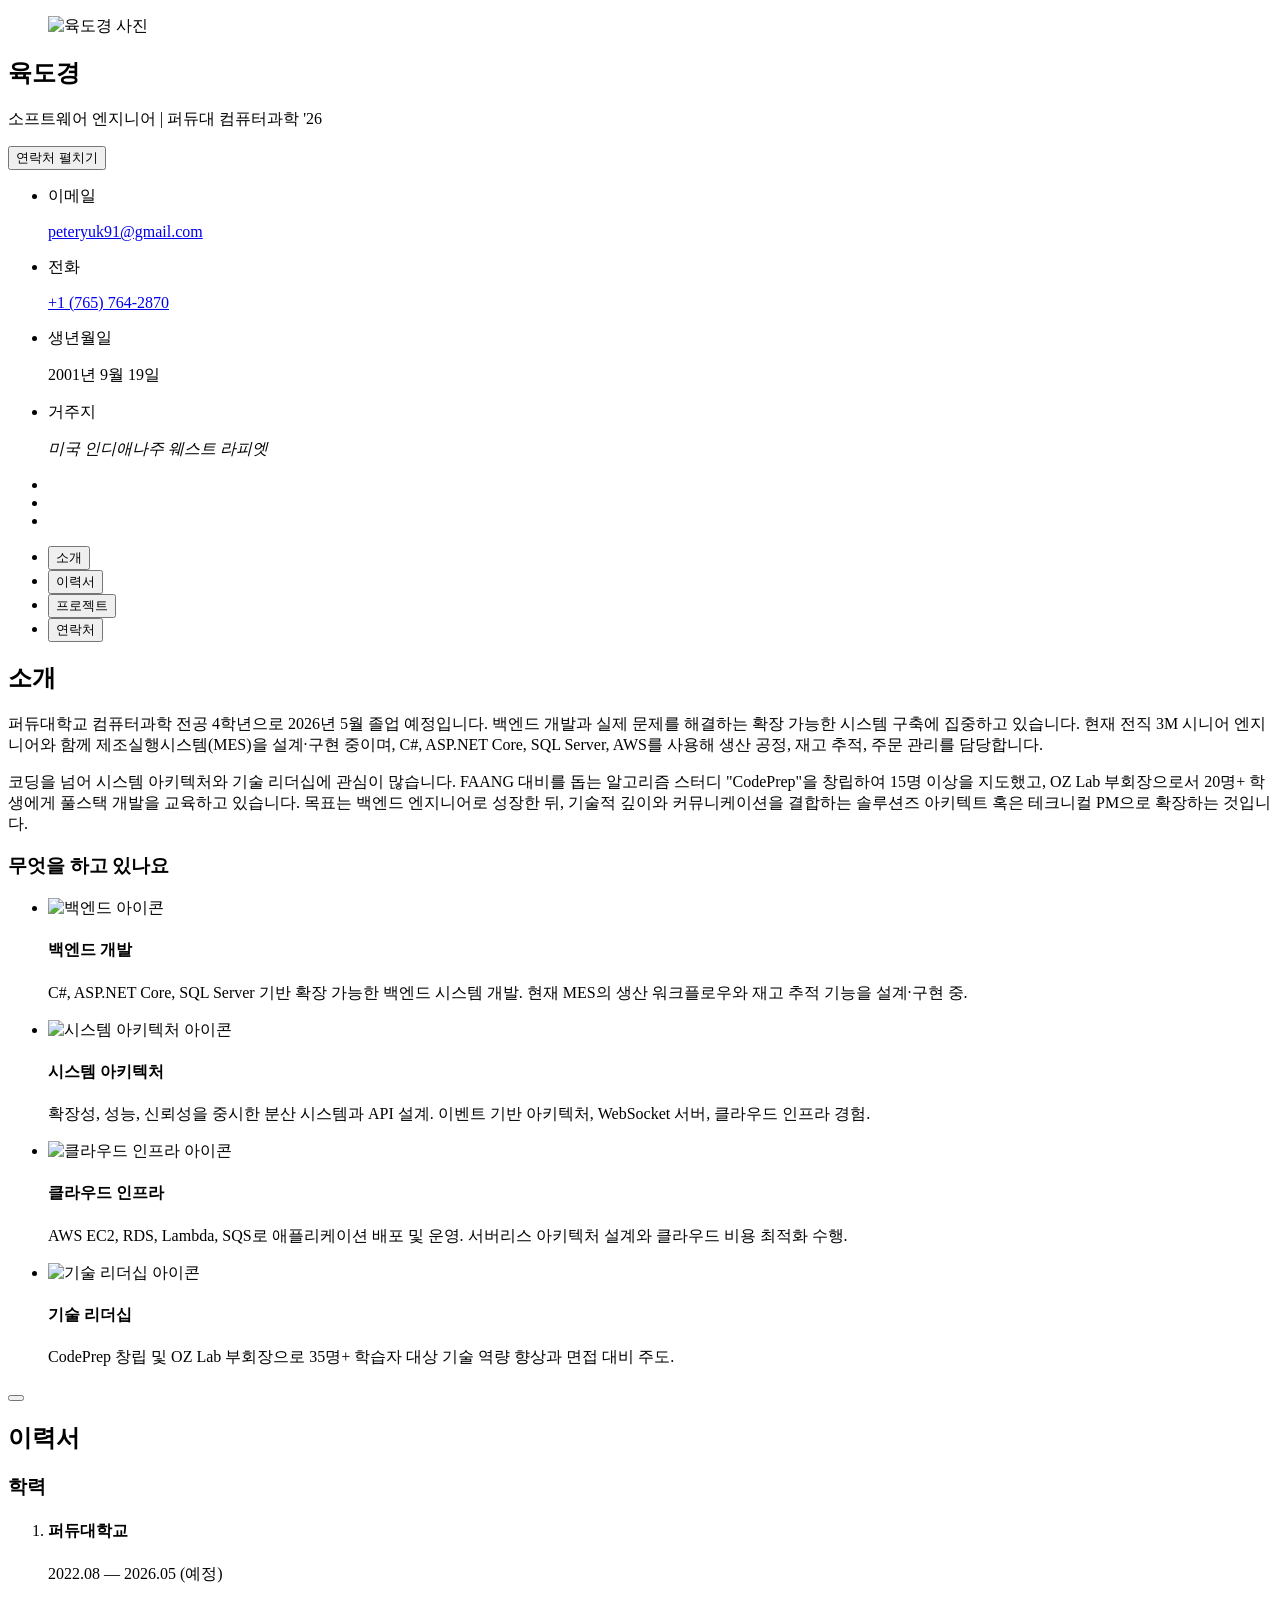
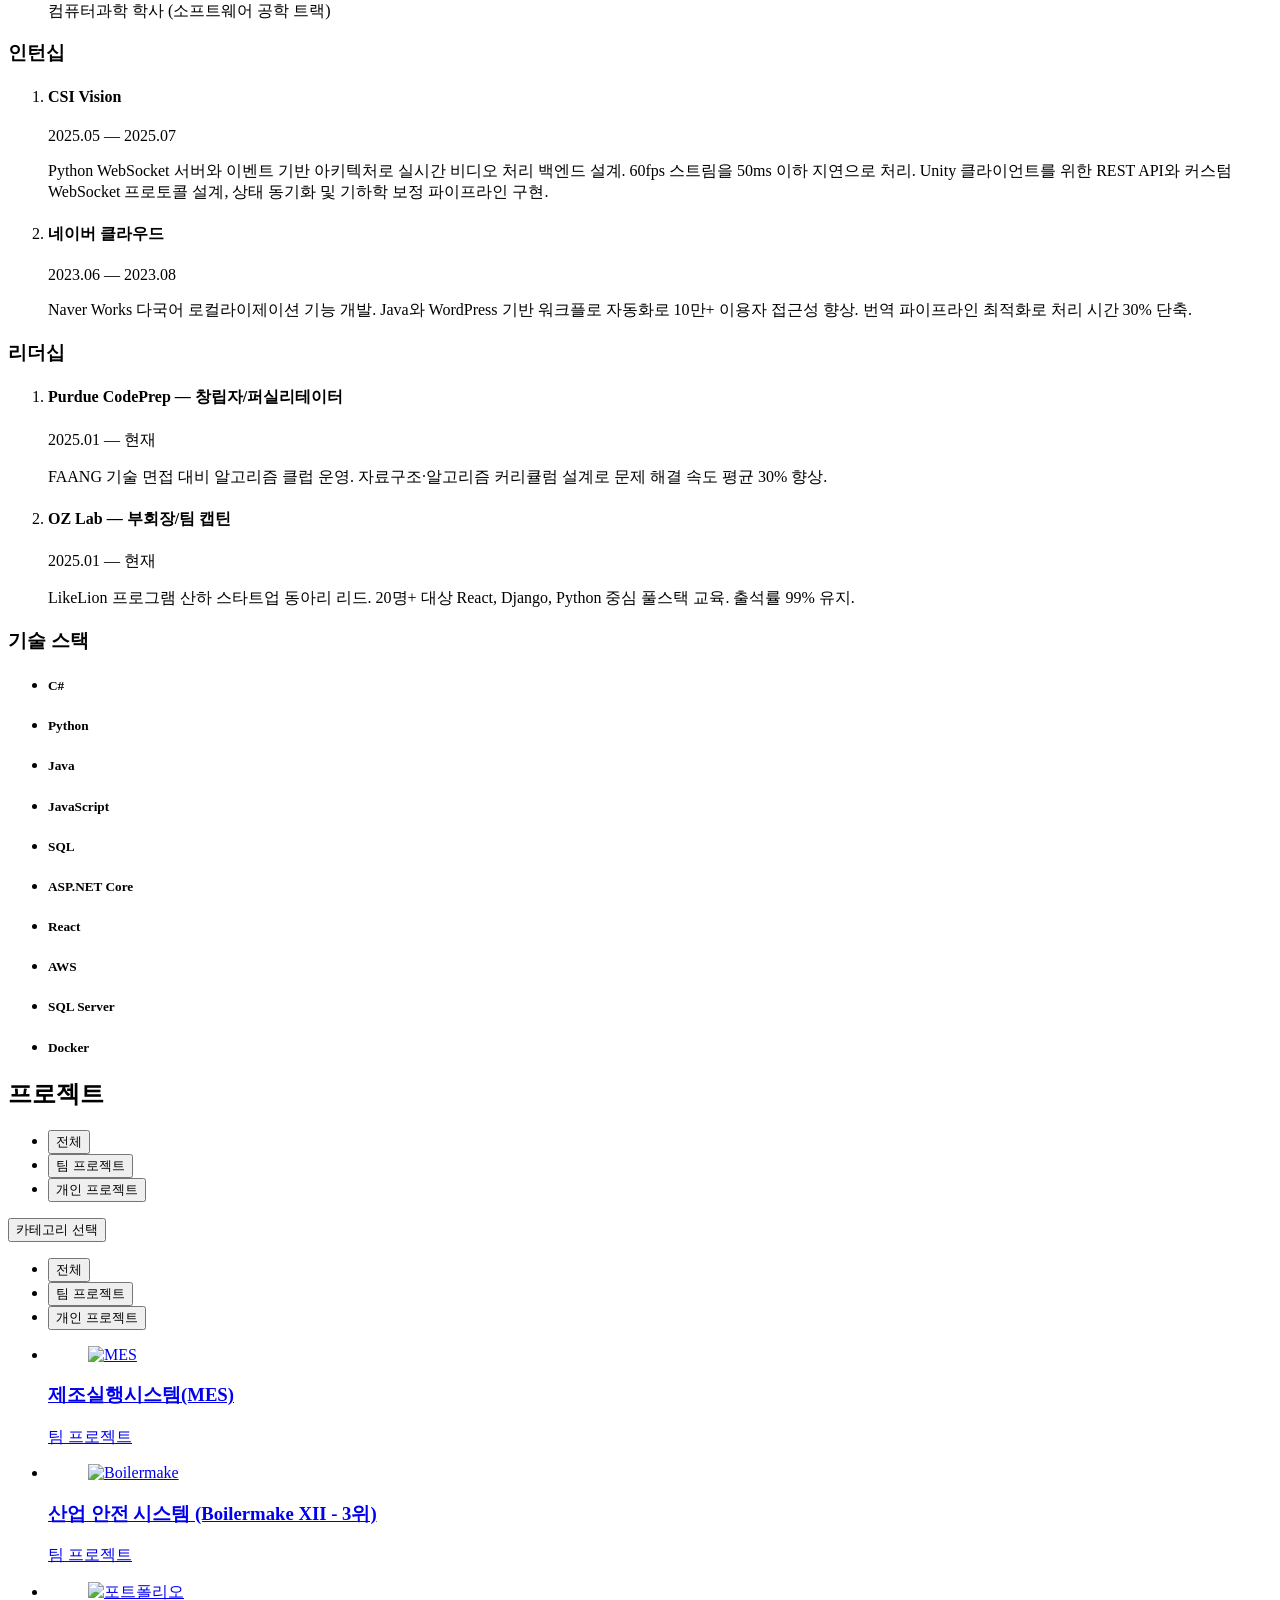
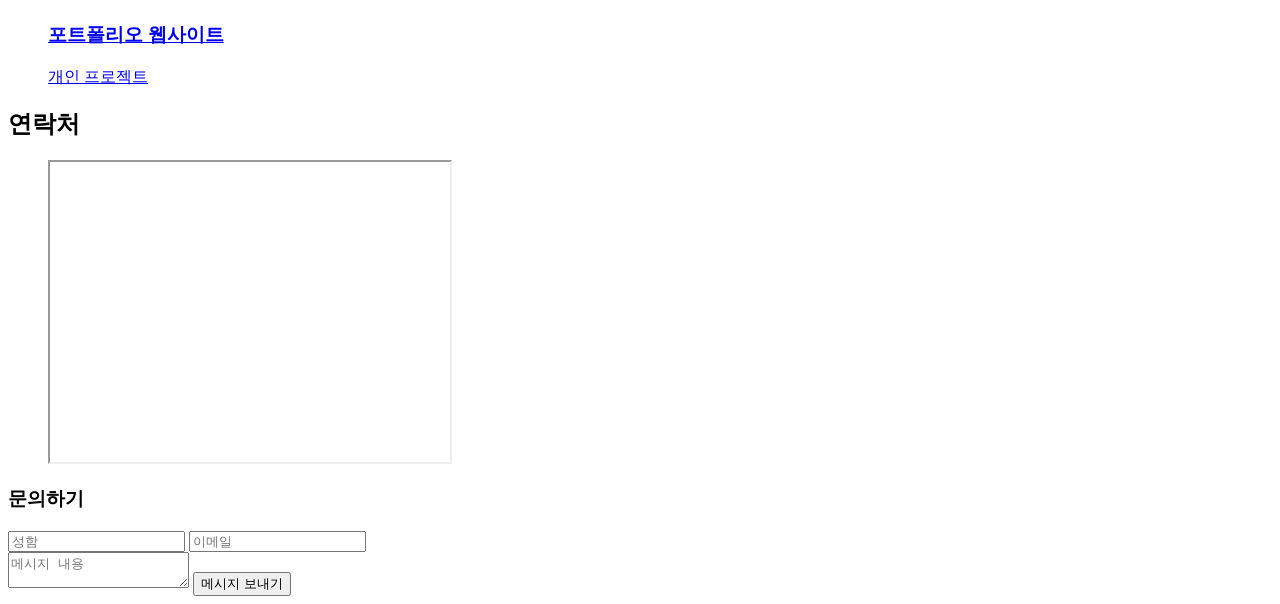
==== kr.html @ b19eccdf "Update kr.html" ====
<!DOCTYPE html>
<html lang="ko">

<head>
  <meta charset="UTF-8">
  <meta http-equiv="X-UA-Compatible" content="IE=edge">
  <meta name="viewport" content="width=device-width, initial-scale=1.0">
  <title>육도경 - 소프트웨어 엔지니어</title>

  <link rel="shortcut icon" href="./main/assets/images/logo.ico" type="image/x-icon">
  <link rel="stylesheet" href="./main/assets/css/style.css">
  <link rel="preconnect" href="https://fonts.googleapis.com">
  <link rel="preconnect" href="https://fonts.gstatic.com" crossorigin>
  <link href="https://fonts.googleapis.com/css2?family=Poppins:wght@300;400;500;600&display=swap" rel="stylesheet">
</head>

<body>

  <main>

    <!-- 사이드바 -->
    <aside class="sidebar" data-sidebar>

      <div class="sidebar-info">

        <figure class="avatar-box">
          <img src="./main/assets/images/Peter.jpg" alt="육도경 사진" width="80">
        </figure>

        <div class="info-content">
          <h1 class="name" title="육도경">육도경</h1>
          <p class="title">소프트웨어 엔지니어 | 퍼듀대 컴퓨터과학 '26</p>
        </div>

        <button class="info_more-btn" data-sidebar-btn>
          <span>연락처 펼치기</span>
          <ion-icon name="chevron-down"></ion-icon>
        </button>

      </div>

      <div class="sidebar-info_more">

        <div class="separator"></div>

        <ul class="contacts-list">

          <li class="contact-item">
            <div class="icon-box">
              <ion-icon name="mail-outline"></ion-icon>
            </div>
            <div class="contact-info">
              <p class="contact-title">이메일</p>
              <a href="mailto:peteryuk91@gmail.com" class="contact-link">peteryuk91@gmail.com</a>
            </div>
          </li>

          <li class="contact-item">
            <div class="icon-box">
              <ion-icon name="phone-portrait-outline"></ion-icon>
            </div>
            <div class="contact-info">
              <p class="contact-title">전화</p>
              <a href="tel:+17657642870" class="contact-link">+1 (765) 764-2870</a>
            </div>
          </li>

          <li class="contact-item">
            <div class="icon-box">
              <ion-icon name="calendar-outline"></ion-icon>
            </div>
            <div class="contact-info">
              <p class="contact-title">생년월일</p>
              <time datetime="2001-09-19">2001년 9월 19일</time>
            </div>
          </li>

          <li class="contact-item">
            <div class="icon-box">
              <ion-icon name="location-outline"></ion-icon>
            </div>
            <div class="contact-info">
              <p class="contact-title">거주지</p>
              <address>미국 인디애나주 웨스트 라피엣</address>
            </div>
          </li>

        </ul>

        <div class="separator"></div>

        <ul class="social-list">

          <li class="social-item">
            <a target="_blank" rel="noopener" href="https://www.instagram.com/6.gamja/" class="social-link">
              <ion-icon name="logo-instagram"></ion-icon>
            </a>
          </li>

          <li class="social-item">
            <a target="_blank" rel="noopener" href="https://github.com/dyuk01" class="social-link">
              <ion-icon name="logo-github"></ion-icon>
            </a>
          </li>

          <li class="social-item">
            <a target="_blank" rel="noopener" href="https://www.linkedin.com/in/peter-yuk-a3aba3254/" class="social-link">
              <ion-icon name="logo-linkedin"></ion-icon>
            </a>
          </li>

        </ul>

      </div>

    </aside>

    <!-- 메인 컨텐츠 -->
    <div class="main-content">

      <!-- 내비게이션 -->
      <nav class="navbar">
        <ul class="navbar-list">
          <li class="navbar-item">
            <button class="navbar-link active" data-nav-link>소개</button>
          </li>
          <li class="navbar-item">
            <button class="navbar-link" data-nav-link>이력서</button>
          </li>
          <li class="navbar-item">
            <button class="navbar-link" data-nav-link>프로젝트</button>
          </li>
          <li class="navbar-item">
            <button class="navbar-link" data-nav-link>연락처</button>
          </li>
        </ul>
      </nav>

      <!-- 소개 -->
      <article class="about active" data-page="about">

        <header>
          <h2 class="h2 article-title">소개</h2>
        </header>

        <section class="about-text">
          <p>
            퍼듀대학교 컴퓨터과학 전공 4학년으로 2026년 5월 졸업 예정입니다. 
            백엔드 개발과 실제 문제를 해결하는 확장 가능한 시스템 구축에 집중하고 있습니다. 
            현재 전직 3M 시니어 엔지니어와 함께 제조실행시스템(MES)을 설계·구현 중이며, 
            C#, ASP.NET Core, SQL Server, AWS를 사용해 생산 공정, 재고 추적, 주문 관리를 담당합니다.
          </p>
          <p>
            코딩을 넘어 시스템 아키텍처와 기술 리더십에 관심이 많습니다. 
            FAANG 대비를 돕는 알고리즘 스터디 "CodePrep"을 창립하여 15명 이상을 지도했고, 
            OZ Lab 부회장으로서 20명+ 학생에게 풀스택 개발을 교육하고 있습니다. 
            목표는 백엔드 엔지니어로 성장한 뒤, 기술적 깊이와 커뮤니케이션을 결합하는 솔루션즈 아키텍트 혹은 테크니컬 PM으로 확장하는 것입니다.
          </p>
        </section>

        <section class="service">

          <h3 class="h3 service-title">무엇을 하고 있나요</h3>

          <ul class="service-list">

            <li class="service-item">
              <div class="service-icon-box">
                <img src="./main/assets/images/icon-software-engineer.svg" alt="백엔드 아이콘" width="45">
              </div>
              <div class="service-content-box">
                <h4 class="h4 service-item-title">백엔드 개발</h4>
                <p class="service-item-text">
                  C#, ASP.NET Core, SQL Server 기반 확장 가능한 백엔드 시스템 개발. 
                  현재 MES의 생산 워크플로우와 재고 추적 기능을 설계·구현 중.
                </p>
              </div>
            </li>

            <li class="service-item">
              <div class="service-icon-box">
                <img src="./main/assets/images/icon-ML.svg" alt="시스템 아키텍처 아이콘" width="40">
              </div>
              <div class="service-content-box">
                <h4 class="h4 service-item-title">시스템 아키텍처</h4>
                <p class="service-item-text">
                  확장성, 성능, 신뢰성을 중시한 분산 시스템과 API 설계. 
                  이벤트 기반 아키텍처, WebSocket 서버, 클라우드 인프라 경험.
                </p>
              </div>
            </li>

            <li class="service-item">
              <div class="service-icon-box">
                <img src="./main/assets/images/web-dev.svg" alt="클라우드 인프라 아이콘" width="40">
              </div>
              <div class="service-content-box">
                <h4 class="h4 service-item-title">클라우드 인프라</h4>
                <p class="service-item-text">
                  AWS EC2, RDS, Lambda, SQS로 애플리케이션 배포 및 운영. 
                  서버리스 아키텍처 설계와 클라우드 비용 최적화 수행.
                </p>
              </div>
            </li>

            <li class="service-item">
              <div class="service-icon-box">
                <img src="./main/assets/images/brush.svg" alt="기술 리더십 아이콘" width="40">
              </div>
              <div class="service-content-box">
                <h4 class="h4 service-item-title">기술 리더십</h4>
                <p class="service-item-text">
                  CodePrep 창립 및 OZ Lab 부회장으로 35명+ 학습자 대상 기술 역량 향상과 면접 대비 주도.
                </p>
              </div>
            </li>

          </ul>

        </section>

        <div class="modal-container" data-modal-container>
          <div class="overlay" data-overlay></div>
          <section class="testimonials-modal">
            <button class="modal-close-btn" data-modal-close-btn></button>
          </section>
        </div>

      </article>

      <!-- 이력서 -->
      <article class="resume" data-page="resume">

        <header>
          <h2 class="h2 article-title">이력서</h2>
        </header>

        <section class="timeline">

          <div class="title-wrapper">
            <div class="icon-box">
              <ion-icon name="school-outline"></ion-icon>
            </div>
            <h3 class="h3">학력</h3>
          </div>

          <ol class="timeline-list">
            <li class="timeline-item">
              <h4 class="h4 timeline-item-title">퍼듀대학교</h4>
              <span>2022.08 — 2026.05 (예정)</span>
              <p class="timeline-text">컴퓨터과학 학사 (소프트웨어 공학 트랙)</p>
            </li>
          </ol>

        </section>

        <section class="timeline">

          <div class="title-wrapper">
            <div class="icon-box">
              <ion-icon name="business-outline"></ion-icon>
            </div>
            <h3 class="h3">인턴십</h3>
          </div>

          <ol class="timeline-list">

            <li class="timeline-item">
              <h4 class="h4 timeline-item-title">CSI Vision</h4>
              <span>2025.05 — 2025.07</span>
              <p class="timeline-text">
                Python WebSocket 서버와 이벤트 기반 아키텍처로 실시간 비디오 처리 백엔드 설계. 
                60fps 스트림을 50ms 이하 지연으로 처리. Unity 클라이언트를 위한 REST API와 커스텀 WebSocket 프로토콜 설계, 
                상태 동기화 및 기하학 보정 파이프라인 구현.
              </p>
            </li>

            <li class="timeline-item">
              <h4 class="h4 timeline-item-title">네이버 클라우드</h4>
              <span>2023.06 — 2023.08</span>
              <p class="timeline-text">
                Naver Works 다국어 로컬라이제이션 기능 개발. Java와 WordPress 기반 워크플로 자동화로 
                10만+ 이용자 접근성 향상. 번역 파이프라인 최적화로 처리 시간 30% 단축.
              </p>
            </li>

          </ol>

        </section>

        <section class="timeline">

          <div class="title-wrapper">
            <div class="icon-box">
              <ion-icon name="people-outline"></ion-icon>
            </div>
            <h3 class="h3">리더십</h3>
          </div>

          <ol class="timeline-list">

            <li class="timeline-item">
              <h4 class="h4 timeline-item-title">Purdue CodePrep — 창립자/퍼실리테이터</h4>
              <span>2025.01 — 현재</span>
              <p class="timeline-text">
                FAANG 기술 면접 대비 알고리즘 클럽 운영. 자료구조·알고리즘 커리큘럼 설계로 
                문제 해결 속도 평균 30% 향상.
              </p>
            </li>

            <li class="timeline-item">
              <h4 class="h4 timeline-item-title">OZ Lab — 부회장/팀 캡틴</h4>
              <span>2025.01 — 현재</span>
              <p class="timeline-text">
                LikeLion 프로그램 산하 스타트업 동아리 리드. 20명+ 대상 React, Django, Python 중심 풀스택 교육. 
                출석률 99% 유지.
              </p>
            </li>

          </ol>

        </section>

        <section class="skill">

          <h3 class="h3 skills-title">기술 스택</h3>

          <ul class="skills-list content-card">

            <li class="skills-item"><div class="title-wrapper"><h5 class="h5">C#</h5></div></li>
            <li class="skills-item"><div class="title-wrapper"><h5 class="h5">Python</h5></div></li>
            <li class="skills-item"><div class="title-wrapper"><h5 class="h5">Java</h5></div></li>
            <li class="skills-item"><div class="title-wrapper"><h5 class="h5">JavaScript</h5></div></li>
            <li class="skills-item"><div class="title-wrapper"><h5 class="h5">SQL</h5></div></li>
            <li class="skills-item"><div class="title-wrapper"><h5 class="h5">ASP.NET Core</h5></div></li>
            <li class="skills-item"><div class="title-wrapper"><h5 class="h5">React</h5></div></li>
            <li class="skills-item"><div class="title-wrapper"><h5 class="h5">AWS</h5></div></li>
            <li class="skills-item"><div class="title-wrapper"><h5 class="h5">SQL Server</h5></div></li>
            <li class="skills-item"><div class="title-wrapper"><h5 class="h5">Docker</h5></div></li>

          </ul>

        </section>

      </article>

      <!-- 프로젝트 -->
      <article class="project" data-page="project">

        <header>
          <h2 class="h2 article-title">프로젝트</h2>
        </header>

        <section class="projects">

          <ul class="filter-list">
            <li class="filter-item"><button class="active" data-filter-btn>전체</button></li>
            <li class="filter-item"><button data-filter-btn>팀 프로젝트</button></li>
            <li class="filter-item"><button data-filter-btn>개인 프로젝트</button></li>
          </ul>

          <div class="filter-select-box">
            <button class="filter-select" data-select>
              <div class="select-value" data-selecct-value>카테고리 선택</div>
              <div class="select-icon"><ion-icon name="chevron-down"></ion-icon></div>
            </button>

            <ul class="select-list">
              <li class="select-item"><button data-select-item>전체</button></li>
              <li class="select-item"><button data-select-item>팀 프로젝트</button></li>
              <li class="select-item"><button data-select-item>개인 프로젝트</button></li>
            </ul>
          </div>

          <ul class="project-list">

            <li class="project-item active" data-filter-item data-category="team project">
              <a target="_blank" rel="noopener" href="https://github.com/jinwoo2-inkcode/MES">
                <figure class="project-img">
                  <div class="project-item-icon-box"><ion-icon name="eye-outline"></ion-icon></div>
                  <img src="./main/assets/images/portfolio-image.png" alt="MES" loading="lazy">
                </figure>
                <h3 class="project-title">제조실행시스템(MES)</h3>
                <p class="project-category">팀 프로젝트</p>
              </a>
            </li>

            <li class="project-item active" data-filter-item data-category="team project">
              <a href="#">
                <figure class="project-img">
                  <div class="project-item-icon-box"><ion-icon name="eye-outline"></ion-icon></div>
                  <img src="./main/assets/images/blog-image.png" alt="Boilermake" loading="lazy">
                </figure>
                <h3 class="project-title">산업 안전 시스템 (Boilermake XII - 3위)</h3>
                <p class="project-category">팀 프로젝트</p>
              </a>
            </li>

            <li class="project-item active" data-filter-item data-category="personal project">
              <a target="_blank" rel="noopener" href="https://github.com/dyuk01/main">
                <figure class="project-img">
                  <div class="project-item-icon-box"><ion-icon name="eye-outline"></ion-icon></div>
                  <img src="./main/assets/images/portfolio-image.png" alt="포트폴리오" loading="lazy">
                </figure>
                <h3 class="project-title">포트폴리오 웹사이트</h3>
                <p class="project-category">개인 프로젝트</p>
              </a>
            </li>

          </ul>
        </section>

      </article>

      <!-- 연락처 -->
      <article class="contact" data-page="contact">

        <header>
          <h2 class="h2 article-title">연락처</h2>
        </header>

        <section class="mapbox" data-mapbox>
          <figure>
            <iframe
              src="https://www.google.com/maps/embed?pb=!1m18!1m12!1m3!1d3037.3244179667986!2d-86.9075997874196!3d40.42381475508734!2m3!1f0!2f0!3f0!3m2!1i1024!2i768!4f13.1!3m3!1m2!1s0x8812e2a908ee24dd%3A0xcd049b87810258e3!2s46%20N%20Salisbury%20St%2C%20West%20Lafayette%2C%20IN%2047906!5e0!3m2!1sen!2sus!4v1710198227879!5m2!1sen!2sus"
              width="400" height="300" loading="lazy"></iframe>
          </figure>
        </section>

        <section class="contact-form">

          <h3 class="h3 form-title">문의하기</h3>

          <form action="https://formsubmit.co/peteryuk91@gmail.com" method="POST" class="form" data-form>

            <div class="input-wrapper">
              <input type="text" name="fullname" class="form-input" placeholder="성함" required data-form-input>
              <input type="email" name="email" class="form-input" placeholder="이메일" required data-form-input>
              <input type="hidden" name="_captcha" value="false">
              <input type="hidden" name="_blacklist" value="spammy pattern, banned term, phrase">
              <input type="text" name="_honey" style="display:none">
              <input type="hidden" name="_autoresponse" value="문의 주셔서 감사합니다. 빠르게 회신드리겠습니다.">
              <input type="hidden" name="_template" value="table">
              <input type="hidden" name="_next" value="https://dyuk01.github.io/main/thanks.html">
            </div>

            <textarea name="message" class="form-input" placeholder="메시지 내용" required data-form-input></textarea>

            <button class="form-btn" type="submit" enabled data-form-btn>
              <ion-icon name="paper-plane"></ion-icon>
              <span>메시지 보내기</span>
            </button>

          </form>

        </section>

      </article>

    </div>

  </main>

  <script src="./main/assets/js/script.js"></script>
  <script type="module" src="https://unpkg.com/ionicons@5.5.2/dist/ionicons/ionicons.esm.js"></script>
  <script nomodule src="https://unpkg.com/ionicons@5.5.2/dist/ionicons/ionicons.js"></script>

</body>

</html>
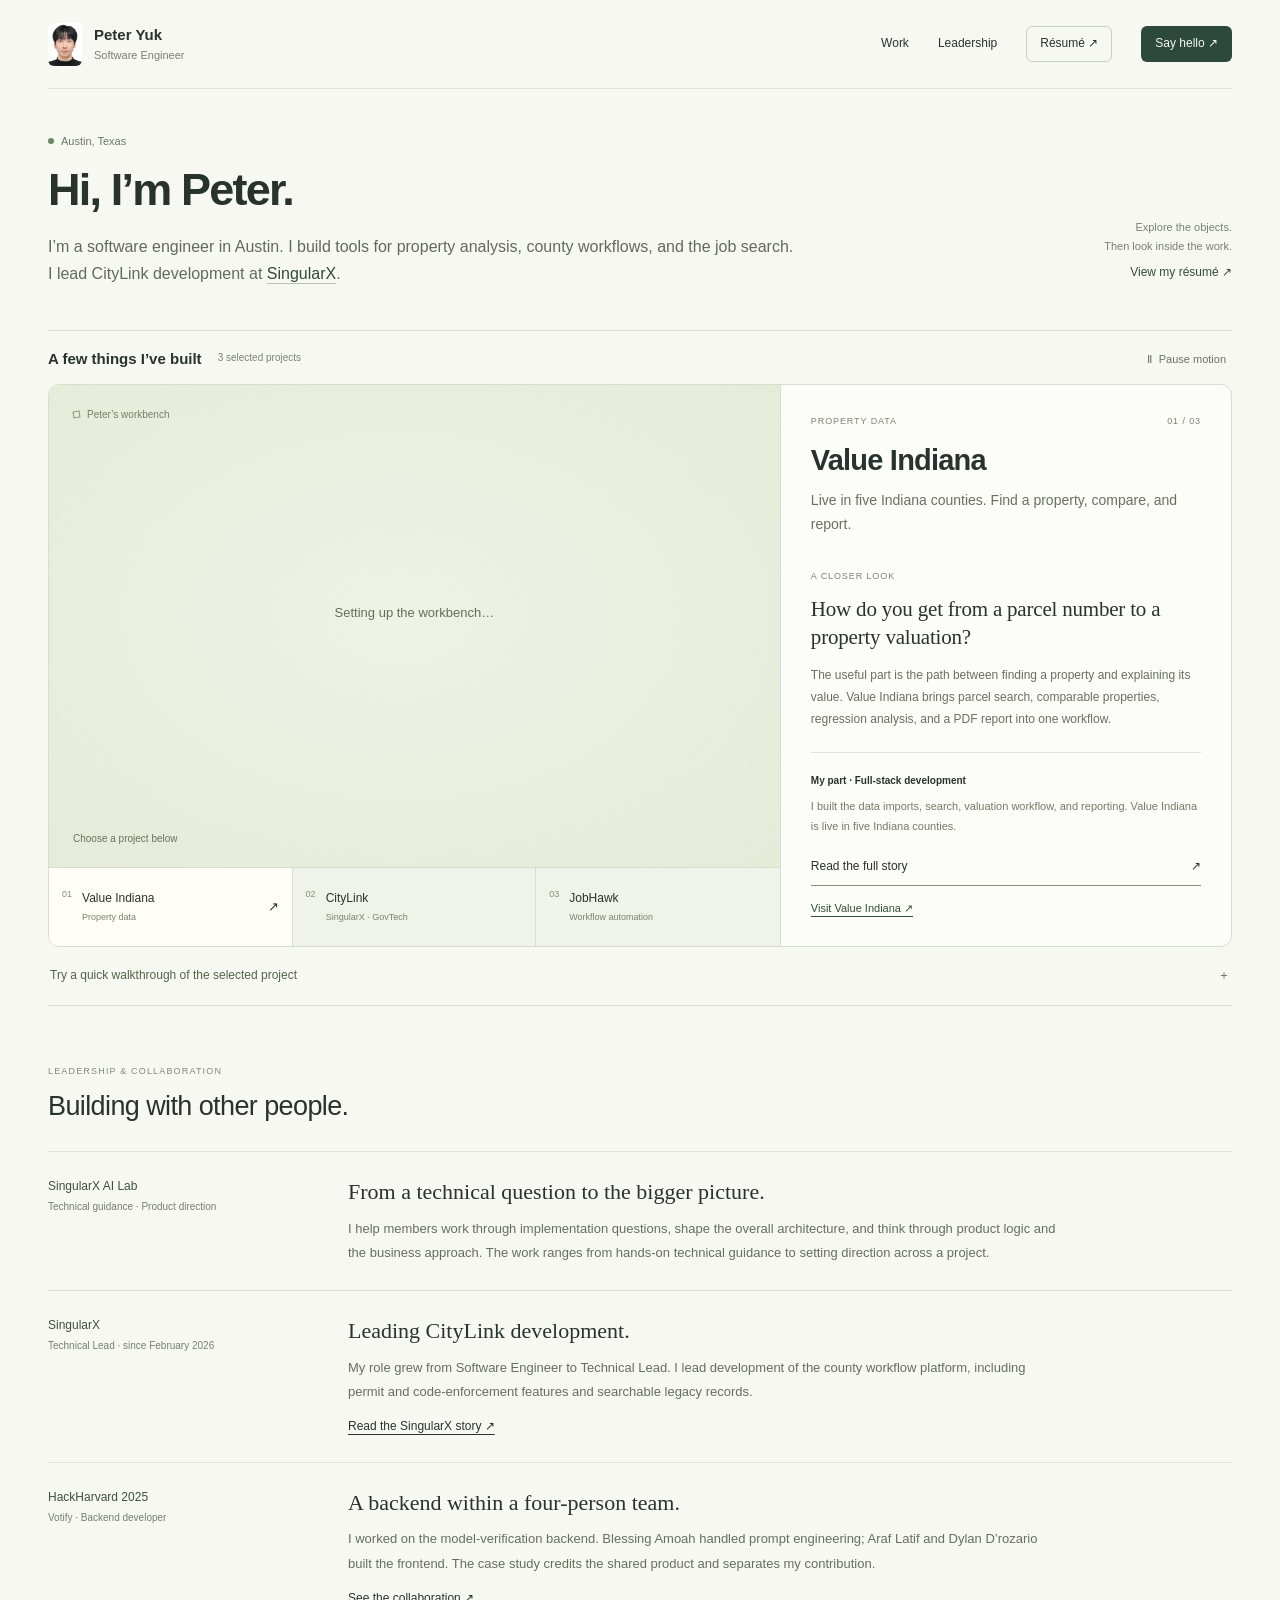
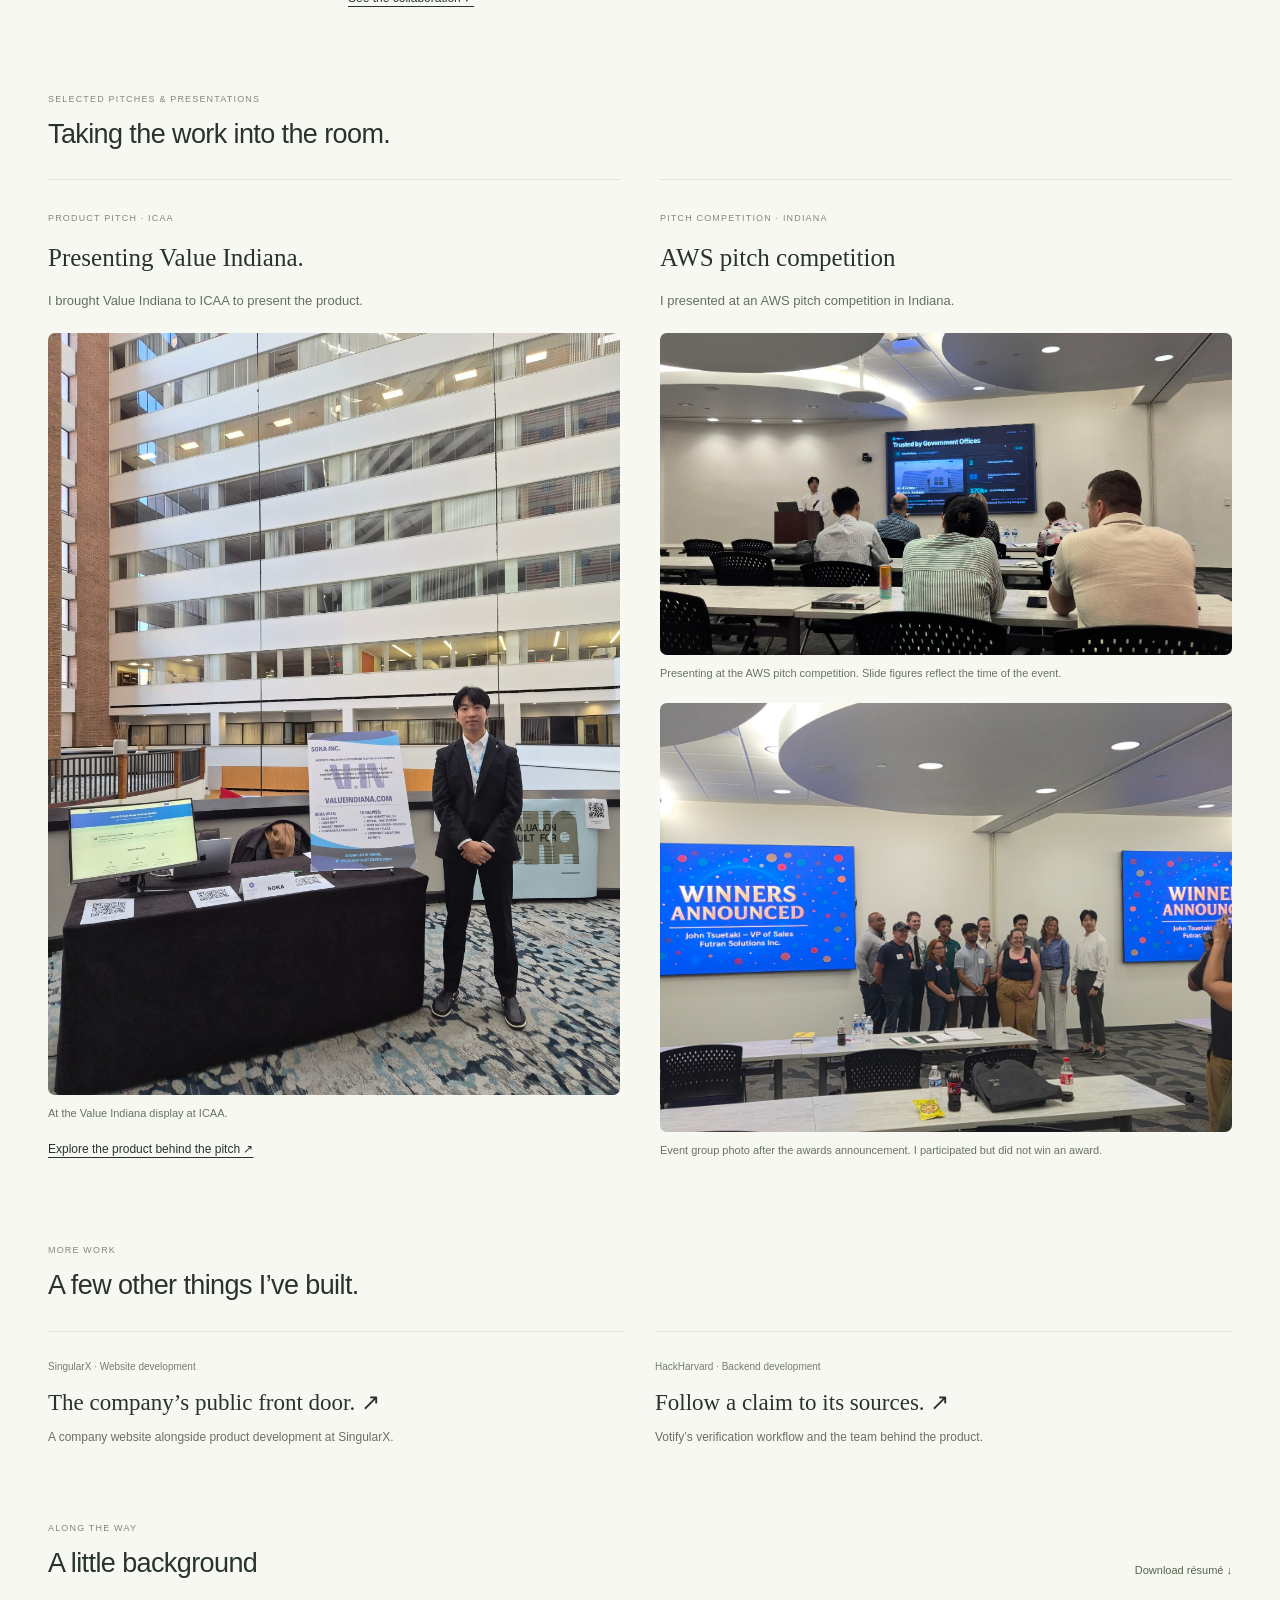
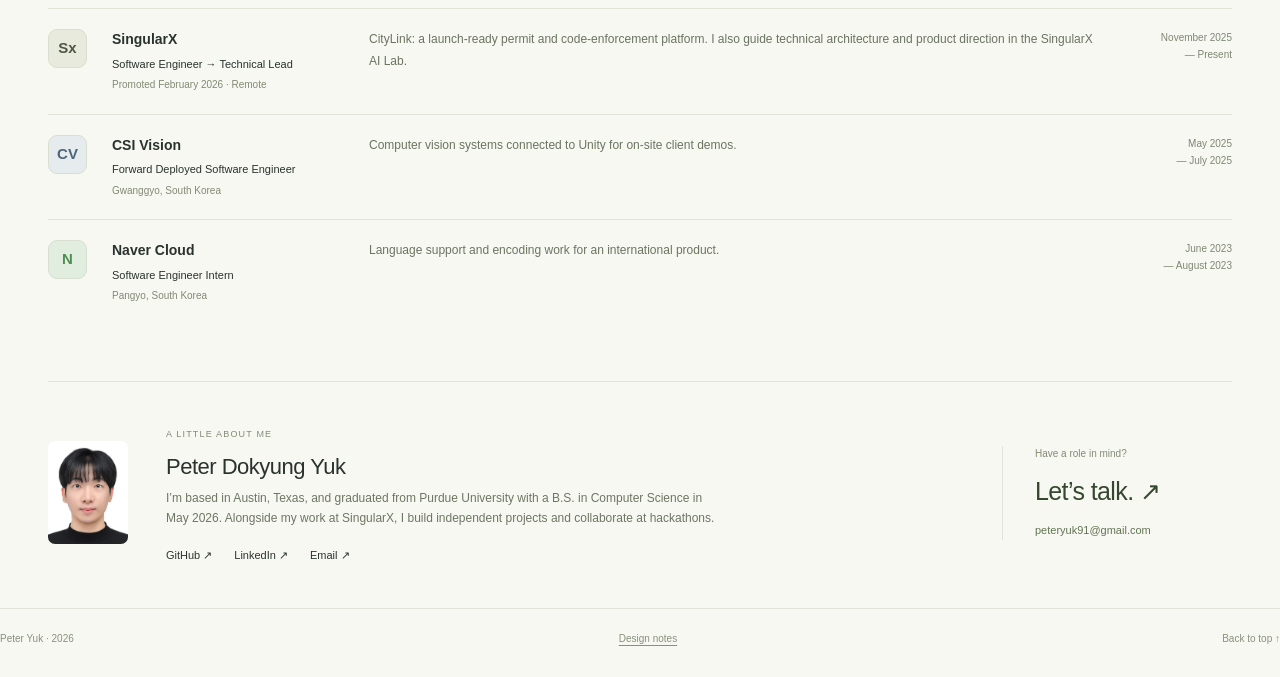
==== commit 510e9b9c: "website revamp" ====
--- a/kr.html
+++ b/kr.html
@@ -1,470 +1 @@
-<!DOCTYPE html>
-<html lang="ko">
-
-<head>
-  <meta charset="UTF-8">
-  <meta http-equiv="X-UA-Compatible" content="IE=edge">
-  <meta name="viewport" content="width=device-width, initial-scale=1.0">
-  <title>육도경 - 소프트웨어 엔지니어</title>
-
-  <link rel="shortcut icon" href="./main/assets/images/logo.ico" type="image/x-icon">
-  <link rel="stylesheet" href="./main/assets/css/style.css">
-  <link rel="preconnect" href="https://fonts.googleapis.com">
-  <link rel="preconnect" href="https://fonts.gstatic.com" crossorigin>
-  <link href="https://fonts.googleapis.com/css2?family=Poppins:wght@300;400;500;600&display=swap" rel="stylesheet">
-</head>
-
-<body>
-
-  <main>
-
-    <!-- 사이드바 -->
-    <aside class="sidebar" data-sidebar>
-
-      <div class="sidebar-info">
-
-        <figure class="avatar-box">
-          <img src="./main/assets/images/Peter.jpg" alt="육도경 사진" width="80">
-        </figure>
-
-        <div class="info-content">
-          <h1 class="name" title="육도경">육도경</h1>
-          <p class="title">소프트웨어 엔지니어 | 퍼듀대 컴퓨터과학 '26</p>
-        </div>
-
-        <button class="info_more-btn" data-sidebar-btn>
-          <span>연락처 펼치기</span>
-          <ion-icon name="chevron-down"></ion-icon>
-        </button>
-
-      </div>
-
-      <div class="sidebar-info_more">
-
-        <div class="separator"></div>
-
-        <ul class="contacts-list">
-
-          <li class="contact-item">
-            <div class="icon-box">
-              <ion-icon name="mail-outline"></ion-icon>
-            </div>
-            <div class="contact-info">
-              <p class="contact-title">이메일</p>
-              <a href="mailto:peteryuk91@gmail.com" class="contact-link">peteryuk91@gmail.com</a>
-            </div>
-          </li>
-
-          <li class="contact-item">
-            <div class="icon-box">
-              <ion-icon name="phone-portrait-outline"></ion-icon>
-            </div>
-            <div class="contact-info">
-              <p class="contact-title">전화</p>
-              <a href="tel:+17657642870" class="contact-link">+1 (765) 764-2870</a>
-            </div>
-          </li>
-
-          <li class="contact-item">
-            <div class="icon-box">
-              <ion-icon name="calendar-outline"></ion-icon>
-            </div>
-            <div class="contact-info">
-              <p class="contact-title">생년월일</p>
-              <time datetime="2001-09-19">2001년 9월 19일</time>
-            </div>
-          </li>
-
-          <li class="contact-item">
-            <div class="icon-box">
-              <ion-icon name="location-outline"></ion-icon>
-            </div>
-            <div class="contact-info">
-              <p class="contact-title">거주지</p>
-              <address>미국 인디애나주 웨스트 라피엣</address>
-            </div>
-          </li>
-
-        </ul>
-
-        <div class="separator"></div>
-
-        <ul class="social-list">
-
-          <li class="social-item">
-            <a target="_blank" rel="noopener" href="https://www.instagram.com/6.gamja/" class="social-link">
-              <ion-icon name="logo-instagram"></ion-icon>
-            </a>
-          </li>
-
-          <li class="social-item">
-            <a target="_blank" rel="noopener" href="https://github.com/dyuk01" class="social-link">
-              <ion-icon name="logo-github"></ion-icon>
-            </a>
-          </li>
-
-          <li class="social-item">
-            <a target="_blank" rel="noopener" href="https://www.linkedin.com/in/peter-yuk-a3aba3254/" class="social-link">
-              <ion-icon name="logo-linkedin"></ion-icon>
-            </a>
-          </li>
-
-        </ul>
-
-      </div>
-
-    </aside>
-
-    <!-- 메인 컨텐츠 -->
-    <div class="main-content">
-
-      <!-- 내비게이션 -->
-      <nav class="navbar">
-        <ul class="navbar-list">
-          <li class="navbar-item">
-            <button class="navbar-link active" data-nav-link>소개</button>
-          </li>
-          <li class="navbar-item">
-            <button class="navbar-link" data-nav-link>이력서</button>
-          </li>
-          <li class="navbar-item">
-            <button class="navbar-link" data-nav-link>프로젝트</button>
-          </li>
-          <li class="navbar-item">
-            <button class="navbar-link" data-nav-link>연락처</button>
-          </li>
-        </ul>
-      </nav>
-
-      <!-- 소개 -->
-      <article class="about active" data-page="about">
-
-        <header>
-          <h2 class="h2 article-title">소개</h2>
-        </header>
-
-        <section class="about-text">
-          <p>
-            퍼듀대학교 컴퓨터과학 전공 4학년으로 2026년 5월 졸업 예정입니다. 
-            백엔드 개발과 실제 문제를 해결하는 확장 가능한 시스템 구축에 집중하고 있습니다. 
-            현재 전직 3M 시니어 엔지니어와 함께 제조실행시스템(MES)을 설계·구현 중이며, 
-            C#, ASP.NET Core, SQL Server, AWS를 사용해 생산 공정, 재고 추적, 주문 관리를 담당합니다.
-          </p>
-          <p>
-            코딩을 넘어 시스템 아키텍처와 기술 리더십에 관심이 많습니다. 
-            FAANG 대비를 돕는 알고리즘 스터디 "CodePrep"을 창립하여 15명 이상을 지도했고, 
-            OZ Lab 부회장으로서 20명+ 학생에게 풀스택 개발을 교육하고 있습니다. 
-            목표는 백엔드 엔지니어로 성장한 뒤, 기술적 깊이와 커뮤니케이션을 결합하는 솔루션즈 아키텍트 혹은 테크니컬 PM으로 확장하는 것입니다.
-          </p>
-        </section>
-
-        <section class="service">
-
-          <h3 class="h3 service-title">무엇을 하고 있나요</h3>
-
-          <ul class="service-list">
-
-            <li class="service-item">
-              <div class="service-icon-box">
-                <img src="./main/assets/images/icon-software-engineer.svg" alt="백엔드 아이콘" width="45">
-              </div>
-              <div class="service-content-box">
-                <h4 class="h4 service-item-title">백엔드 개발</h4>
-                <p class="service-item-text">
-                  C#, ASP.NET Core, SQL Server 기반 확장 가능한 백엔드 시스템 개발. 
-                  현재 MES의 생산 워크플로우와 재고 추적 기능을 설계·구현 중.
-                </p>
-              </div>
-            </li>
-
-            <li class="service-item">
-              <div class="service-icon-box">
-                <img src="./main/assets/images/icon-ML.svg" alt="시스템 아키텍처 아이콘" width="40">
-              </div>
-              <div class="service-content-box">
-                <h4 class="h4 service-item-title">시스템 아키텍처</h4>
-                <p class="service-item-text">
-                  확장성, 성능, 신뢰성을 중시한 분산 시스템과 API 설계. 
-                  이벤트 기반 아키텍처, WebSocket 서버, 클라우드 인프라 경험.
-                </p>
-              </div>
-            </li>
-
-            <li class="service-item">
-              <div class="service-icon-box">
-                <img src="./main/assets/images/web-dev.svg" alt="클라우드 인프라 아이콘" width="40">
-              </div>
-              <div class="service-content-box">
-                <h4 class="h4 service-item-title">클라우드 인프라</h4>
-                <p class="service-item-text">
-                  AWS EC2, RDS, Lambda, SQS로 애플리케이션 배포 및 운영. 
-                  서버리스 아키텍처 설계와 클라우드 비용 최적화 수행.
-                </p>
-              </div>
-            </li>
-
-            <li class="service-item">
-              <div class="service-icon-box">
-                <img src="./main/assets/images/brush.svg" alt="기술 리더십 아이콘" width="40">
-              </div>
-              <div class="service-content-box">
-                <h4 class="h4 service-item-title">기술 리더십</h4>
-                <p class="service-item-text">
-                  CodePrep 창립 및 OZ Lab 부회장으로 35명+ 학습자 대상 기술 역량 향상과 면접 대비 주도.
-                </p>
-              </div>
-            </li>
-
-          </ul>
-
-        </section>
-
-        <div class="modal-container" data-modal-container>
-          <div class="overlay" data-overlay></div>
-          <section class="testimonials-modal">
-            <button class="modal-close-btn" data-modal-close-btn></button>
-          </section>
-        </div>
-
-      </article>
-
-      <!-- 이력서 -->
-      <article class="resume" data-page="resume">
-
-        <header>
-          <h2 class="h2 article-title">이력서</h2>
-        </header>
-
-        <section class="timeline">
-
-          <div class="title-wrapper">
-            <div class="icon-box">
-              <ion-icon name="school-outline"></ion-icon>
-            </div>
-            <h3 class="h3">학력</h3>
-          </div>
-
-          <ol class="timeline-list">
-            <li class="timeline-item">
-              <h4 class="h4 timeline-item-title">퍼듀대학교</h4>
-              <span>2022.08 — 2026.05 (예정)</span>
-              <p class="timeline-text">컴퓨터과학 학사 (소프트웨어 공학 트랙)</p>
-            </li>
-          </ol>
-
-        </section>
-
-        <section class="timeline">
-
-          <div class="title-wrapper">
-            <div class="icon-box">
-              <ion-icon name="business-outline"></ion-icon>
-            </div>
-            <h3 class="h3">인턴십</h3>
-          </div>
-
-          <ol class="timeline-list">
-
-            <li class="timeline-item">
-              <h4 class="h4 timeline-item-title">CSI Vision</h4>
-              <span>2025.05 — 2025.07</span>
-              <p class="timeline-text">
-                Python WebSocket 서버와 이벤트 기반 아키텍처로 실시간 비디오 처리 백엔드 설계. 
-                60fps 스트림을 50ms 이하 지연으로 처리. Unity 클라이언트를 위한 REST API와 커스텀 WebSocket 프로토콜 설계, 
-                상태 동기화 및 기하학 보정 파이프라인 구현.
-              </p>
-            </li>
-
-            <li class="timeline-item">
-              <h4 class="h4 timeline-item-title">네이버 클라우드</h4>
-              <span>2023.06 — 2023.08</span>
-              <p class="timeline-text">
-                Naver Works 다국어 로컬라이제이션 기능 개발. Java와 WordPress 기반 워크플로 자동화로 
-                10만+ 이용자 접근성 향상. 번역 파이프라인 최적화로 처리 시간 30% 단축.
-              </p>
-            </li>
-
-          </ol>
-
-        </section>
-
-        <section class="timeline">
-
-          <div class="title-wrapper">
-            <div class="icon-box">
-              <ion-icon name="people-outline"></ion-icon>
-            </div>
-            <h3 class="h3">리더십</h3>
-          </div>
-
-          <ol class="timeline-list">
-
-            <li class="timeline-item">
-              <h4 class="h4 timeline-item-title">Purdue CodePrep — 창립자/퍼실리테이터</h4>
-              <span>2025.01 — 현재</span>
-              <p class="timeline-text">
-                FAANG 기술 면접 대비 알고리즘 클럽 운영. 자료구조·알고리즘 커리큘럼 설계로 
-                문제 해결 속도 평균 30% 향상.
-              </p>
-            </li>
-
-            <li class="timeline-item">
-              <h4 class="h4 timeline-item-title">OZ Lab — 부회장/팀 캡틴</h4>
-              <span>2025.01 — 현재</span>
-              <p class="timeline-text">
-                LikeLion 프로그램 산하 스타트업 동아리 리드. 20명+ 대상 React, Django, Python 중심 풀스택 교육. 
-                출석률 99% 유지.
-              </p>
-            </li>
-
-          </ol>
-
-        </section>
-
-        <section class="skill">
-
-          <h3 class="h3 skills-title">기술 스택</h3>
-
-          <ul class="skills-list content-card">
-
-            <li class="skills-item"><div class="title-wrapper"><h5 class="h5">C#</h5></div></li>
-            <li class="skills-item"><div class="title-wrapper"><h5 class="h5">Python</h5></div></li>
-            <li class="skills-item"><div class="title-wrapper"><h5 class="h5">Java</h5></div></li>
-            <li class="skills-item"><div class="title-wrapper"><h5 class="h5">JavaScript</h5></div></li>
-            <li class="skills-item"><div class="title-wrapper"><h5 class="h5">SQL</h5></div></li>
-            <li class="skills-item"><div class="title-wrapper"><h5 class="h5">ASP.NET Core</h5></div></li>
-            <li class="skills-item"><div class="title-wrapper"><h5 class="h5">React</h5></div></li>
-            <li class="skills-item"><div class="title-wrapper"><h5 class="h5">AWS</h5></div></li>
-            <li class="skills-item"><div class="title-wrapper"><h5 class="h5">SQL Server</h5></div></li>
-            <li class="skills-item"><div class="title-wrapper"><h5 class="h5">Docker</h5></div></li>
-
-          </ul>
-
-        </section>
-
-      </article>
-
-      <!-- 프로젝트 -->
-      <article class="project" data-page="project">
-
-        <header>
-          <h2 class="h2 article-title">프로젝트</h2>
-        </header>
-
-        <section class="projects">
-
-          <ul class="filter-list">
-            <li class="filter-item"><button class="active" data-filter-btn>전체</button></li>
-            <li class="filter-item"><button data-filter-btn>팀 프로젝트</button></li>
-            <li class="filter-item"><button data-filter-btn>개인 프로젝트</button></li>
-          </ul>
-
-          <div class="filter-select-box">
-            <button class="filter-select" data-select>
-              <div class="select-value" data-selecct-value>카테고리 선택</div>
-              <div class="select-icon"><ion-icon name="chevron-down"></ion-icon></div>
-            </button>
-
-            <ul class="select-list">
-              <li class="select-item"><button data-select-item>전체</button></li>
-              <li class="select-item"><button data-select-item>팀 프로젝트</button></li>
-              <li class="select-item"><button data-select-item>개인 프로젝트</button></li>
-            </ul>
-          </div>
-
-          <ul class="project-list">
-
-            <li class="project-item active" data-filter-item data-category="team project">
-              <a target="_blank" rel="noopener" href="https://github.com/jinwoo2-inkcode/MES">
-                <figure class="project-img">
-                  <div class="project-item-icon-box"><ion-icon name="eye-outline"></ion-icon></div>
-                  <img src="./main/assets/images/portfolio-image.png" alt="MES" loading="lazy">
-                </figure>
-                <h3 class="project-title">제조실행시스템(MES)</h3>
-                <p class="project-category">팀 프로젝트</p>
-              </a>
-            </li>
-
-            <li class="project-item active" data-filter-item data-category="team project">
-              <a href="#">
-                <figure class="project-img">
-                  <div class="project-item-icon-box"><ion-icon name="eye-outline"></ion-icon></div>
-                  <img src="./main/assets/images/blog-image.png" alt="Boilermake" loading="lazy">
-                </figure>
-                <h3 class="project-title">산업 안전 시스템 (Boilermake XII - 3위)</h3>
-                <p class="project-category">팀 프로젝트</p>
-              </a>
-            </li>
-
-            <li class="project-item active" data-filter-item data-category="personal project">
-              <a target="_blank" rel="noopener" href="https://github.com/dyuk01/main">
-                <figure class="project-img">
-                  <div class="project-item-icon-box"><ion-icon name="eye-outline"></ion-icon></div>
-                  <img src="./main/assets/images/portfolio-image.png" alt="포트폴리오" loading="lazy">
-                </figure>
-                <h3 class="project-title">포트폴리오 웹사이트</h3>
-                <p class="project-category">개인 프로젝트</p>
-              </a>
-            </li>
-
-          </ul>
-        </section>
-
-      </article>
-
-      <!-- 연락처 -->
-      <article class="contact" data-page="contact">
-
-        <header>
-          <h2 class="h2 article-title">연락처</h2>
-        </header>
-
-        <section class="mapbox" data-mapbox>
-          <figure>
-            <iframe
-              src="https://www.google.com/maps/embed?pb=!1m18!1m12!1m3!1d3037.3244179667986!2d-86.9075997874196!3d40.42381475508734!2m3!1f0!2f0!3f0!3m2!1i1024!2i768!4f13.1!3m3!1m2!1s0x8812e2a908ee24dd%3A0xcd049b87810258e3!2s46%20N%20Salisbury%20St%2C%20West%20Lafayette%2C%20IN%2047906!5e0!3m2!1sen!2sus!4v1710198227879!5m2!1sen!2sus"
-              width="400" height="300" loading="lazy"></iframe>
-          </figure>
-        </section>
-
-        <section class="contact-form">
-
-          <h3 class="h3 form-title">문의하기</h3>
-
-          <form action="https://formsubmit.co/peteryuk91@gmail.com" method="POST" class="form" data-form>
-
-            <div class="input-wrapper">
-              <input type="text" name="fullname" class="form-input" placeholder="성함" required data-form-input>
-              <input type="email" name="email" class="form-input" placeholder="이메일" required data-form-input>
-              <input type="hidden" name="_captcha" value="false">
-              <input type="hidden" name="_blacklist" value="spammy pattern, banned term, phrase">
-              <input type="text" name="_honey" style="display:none">
-              <input type="hidden" name="_autoresponse" value="문의 주셔서 감사합니다. 빠르게 회신드리겠습니다.">
-              <input type="hidden" name="_template" value="table">
-              <input type="hidden" name="_next" value="https://dyuk01.github.io/main/thanks.html">
-            </div>
-
-            <textarea name="message" class="form-input" placeholder="메시지 내용" required data-form-input></textarea>
-
-            <button class="form-btn" type="submit" enabled data-form-btn>
-              <ion-icon name="paper-plane"></ion-icon>
-              <span>메시지 보내기</span>
-            </button>
-
-          </form>
-
-        </section>
-
-      </article>
-
-    </div>
-
-  </main>
-
-  <script src="./main/assets/js/script.js"></script>
-  <script type="module" src="https://unpkg.com/ionicons@5.5.2/dist/ionicons/ionicons.esm.js"></script>
-  <script nomodule src="https://unpkg.com/ionicons@5.5.2/dist/ionicons/ionicons.js"></script>
-
-</body>
-
-</html>
+<!doctype html><html lang="ko"><head><meta charset="utf-8"><meta name="viewport" content="width=device-width,initial-scale=1"><meta name="robots" content="noindex, follow"><meta http-equiv="refresh" content="0; url=index.html"><link rel="canonical" href="https://dyuk01.github.io/main/"><title>Peter Yuk — Portfolio</title><link rel="stylesheet" href="style.css"><link rel="icon" href="favicon.svg"></head><body><main class="legacy-notice"><h1>포트폴리오가 새로워졌습니다.</h1><p>최신 포트폴리오는 영어 홈페이지에서 확인하실 수 있습니다.</p><p><a href="index.html">최신 포트폴리오 보기 →</a></p></main></body></html>
--- a/style.css
+++ b/style.css
@@ -0,0 +1,24 @@
+*{box-sizing:border-box}html{scroll-behavior:smooth;scroll-padding-top:90px}body{margin:0;background:#f8f8f3;color:#29332d;font:14px/1.65 -apple-system,BlinkMacSystemFont,"Segoe UI",sans-serif;-webkit-font-smoothing:antialiased}button,a{-webkit-tap-highlight-color:transparent}button{font:inherit;cursor:pointer;color:inherit}a{color:inherit;text-decoration:none}a:hover{text-decoration:underline;text-underline-offset:4px}button:focus-visible,a:focus-visible,[tabindex]:focus-visible{outline:3px solid #466d9c;outline-offset:4px}h1,h2,h3,p{margin:0}h1,h2,h3{line-height:1.2}button{border:0;background:transparent}button:disabled{cursor:default}strong{font-weight:600}.site-header{height:88px;max-width:1380px;padding:0 48px;margin:auto;display:flex;align-items:center;justify-content:space-between;gap:25px}.identity{display:flex;align-items:center;gap:12px;font-size:15px;font-weight:600;line-height:1.35}.identity img{object-fit:cover;border-radius:6px;background:#fff;width:34px;height:43px}.identity-sub{display:block;color:#778078;font-size:11px;font-weight:400;margin-top:3px}.site-header nav{display:flex;align-items:center;gap:29px;font-size:12px}.resume-link{border:1px solid #cad0c6;border-radius:6px;padding:7px 13px}.contact-link{color:#f5f7f0;background:#2d493b;border-radius:6px;padding:8px 14px}.site-header a:hover{text-decoration:none}.site-header nav a:hover{opacity:.7}main{max-width:1380px;margin:auto;padding:0 48px}.intro{display:flex;justify-content:space-between;align-items:end;padding:43px 0 42px;gap:30px;border-top:1px solid #e1e3d9}.location{display:flex;align-items:center;gap:7px;font-size:11px;color:#6c786a;margin-bottom:13px}.location-dot{height:6px;width:6px;border-radius:50%;background:#6a8860}.intro h1{font-size:45px;letter-spacing:-1.8px;font-weight:550;margin-bottom:16px}.intro p{font-size:16px;line-height:1.7;color:#616a60}.intro p a{color:#344937;text-decoration:underline;text-decoration-color:#b9c3b1;text-underline-offset:4px}.intro-aside{display:flex;flex-direction:column;font-size:11px;color:#778170;text-align:right;padding-bottom:5px}.intro-aside a{margin-top:8px;color:#354c39;font-size:12px}.work{scroll-margin-top:25px}.work-toolbar{display:flex;justify-content:space-between;align-items:center;padding:18px 0 15px;border-top:1px solid #dce1d4}.work-toolbar>div{display:flex;align-items:center;gap:16px}.work-toolbar h2{font-weight:550;font-size:15px}.work-count{font-size:10px;color:#7b8276}.work-toolbar button{font-size:11px;color:#697260;display:flex;align-items:center;gap:7px}.work-toolbar button:hover{color:#29332d}.work-grid{display:grid;grid-template-columns:minmax(0,1.62fr) minmax(320px,1fr);border:1px solid #d8decf;border-radius:11px;overflow:hidden;background:#fcfcf8}.gallery{min-width:0;background:#e9eedf;display:flex;flex-direction:column}.scene{position:relative;min-height:440px;flex:1;overflow:hidden;isolation:isolate;background:radial-gradient(ellipse at 48% 48%,#eff2e7 0%,#e4ebd7 100%)}.scene canvas{display:block;width:100%;height:100%;position:absolute;inset:0;touch-action:pan-y;z-index:1}.scene-corner{position:absolute;top:22px;left:24px;display:flex;align-items:center;gap:7px;font-size:10px;color:#748065;z-index:2;pointer-events:none}.tiny-square{width:7px;height:7px;border:1px solid #829472;transform:rotate(-10deg)}.scene-status{position:absolute;inset:45% 30px auto;text-align:center;font-size:13px;color:#61724f}.scene-status[hidden]{display:none}.scene-controls{position:absolute;z-index:3;bottom:19px;left:24px;right:24px;display:flex;justify-content:space-between;align-items:center;font-size:10px;color:#65745a;pointer-events:none}.scene-controls button{font-size:10px;pointer-events:auto;border-bottom:1px solid #b5c2a5;padding:2px}.hotspots{position:absolute;inset:0;pointer-events:none;z-index:4}.hotspot{position:absolute;pointer-events:auto;display:flex;align-items:center;gap:7px;white-space:nowrap;background:#fffffff2;border:1px solid #ced7c2;box-shadow:0 3px 9px #2941260c;border-radius:5px;font-size:10px;padding:6px 9px;transform:translate(-50%,-50%);transition:background .18s,border-color .18s}.hotspot:hover,.hotspot[aria-pressed=true]{background:#2d493b;color:white;border-color:#2d493b}.hotspot-dot{width:5px;height:5px;border-radius:50%;background:#7b9666}.hotspot[data-project=jobhawk] .hotspot-dot{background:#c77945}.hotspot[data-project=citylink] .hotspot-dot{background:#9f8cb8}.hotspot[aria-pressed=true] .hotspot-dot{background:#ccebb6}.project-picker{display:grid;grid-template-columns:repeat(3,1fr);border-top:1px solid #d6dfc9;background:#f0f3e9;min-height:79px}.project-choice{display:flex;align-items:center;text-align:left;gap:10px;padding:17px 13px;font-size:12px;line-height:1.4;border-right:1px solid #d6dfc9;transition:background .18s}.project-choice:last-child{border:0}.project-choice small{display:block;font-size:9px;margin-top:4px;color:#78846d}.project-number{font-size:9px;align-self:start;margin-top:3px;color:#829074}.picker-arrow{margin-left:auto;font-size:13px;opacity:0}.project-choice[aria-pressed=true],.project-choice:hover{background:#fffef7}.project-choice[aria-pressed=true] .picker-arrow{opacity:1}.project-detail{padding:25px 28px 22px;border-left:1px solid #d8decf;min-height:545px;scroll-margin-top:20px}.detail-label{display:flex;justify-content:space-between;gap:10px;font-size:9px;color:#7c8574;letter-spacing:.1em}.project-detail h2{font-size:27px;font-weight:550;letter-spacing:-.8px;margin:14px 0 12px}.project-summary{font-size:13px;color:#687160;line-height:1.7}.project-meta{margin:19px 0 17px;font-size:10px;display:grid;gap:7px}.project-meta>div{display:grid;grid-template-columns:60px 1fr;gap:10px}.project-meta dt{color:#7c8474}.project-meta dd{margin:0;color:#59654f}.contribution h3,.workflow h3{font-size:11px;font-weight:600}.contribution p{font-size:12px;line-height:1.75;color:#687160;margin-top:6px}.project-result{display:flex;align-items:baseline;gap:10px;margin:17px 0;padding:13px 0;border-top:1px solid #e4e7dd;border-bottom:1px solid #e4e7dd;flex-wrap:wrap}.project-result strong{font-size:21px;line-height:1.2;letter-spacing:-.5px;color:#46623b}.project-result span{font-size:10px;color:#77806e}.workflow-heading{display:flex;justify-content:space-between;align-items:center}.workflow-heading>span{font-size:9px;color:#8a9181}.workflow-steps{display:grid;grid-template-columns:repeat(3,1fr);gap:5px;margin:10px 0}.workflow-steps button{border:1px solid #dce2d3;border-radius:4px;padding:7px 3px;font-size:10px;background:#f5f6f0}.workflow-steps button[aria-pressed=true]{background:#e5edda;color:#34492a;border-color:#aebf9b}.workflow-description{font-size:11px;line-height:1.7;min-height:55px;color:#737d67}.project-links{margin-top:16px;display:flex;flex-wrap:wrap;gap:16px}.project-links a{font-size:11px;color:#354e36;text-decoration:underline;text-underline-offset:4px}.illustration-note{font-size:9px;line-height:1.6;color:#858d7e;margin-top:16px}.experience{padding-top:76px;scroll-margin-top:15px}.section-heading{display:flex;justify-content:space-between;align-items:end;margin-bottom:29px}.section-kicker{font-size:9px;letter-spacing:.13em;color:#818a75}.section-heading h2{font-size:27px;font-weight:500;letter-spacing:-.6px;margin-top:9px}.section-heading>a{font-size:11px;color:#56654c}.experience-row{display:grid;grid-template-columns:42px 235px minmax(0,1fr) 106px;gap:22px;padding:27px 0;border-top:1px solid #dfe3d8;align-items:start}.employer-mark{width:39px;height:39px;border:1px solid #d8dfd0;border-radius:9px;display:flex;align-items:center;justify-content:center;font-size:15px;font-weight:700}.singularx{background:#e9eade;color:#4f5742}.csi{background:#e6ebee;color:#4f657a}.naver{background:#e1eddf;color:#4e8f51}.employer h3{font-size:14px;margin-top:2px;font-weight:600}.employer p{font-size:11px;margin-top:7px}.employer span{display:block;font-size:10px;color:#828974;margin-top:4px}.experience-body p{font-size:12px;line-height:1.8;color:#6a7460}.experience-body p+p{margin-top:8px}.experience-body strong{color:#3e4f35}.experience-row time{font-size:10px;color:#7e8772;text-align:right;line-height:1.7}.about{margin-top:57px;padding:39px 0 44px;border-top:1px solid #dfe3d8;display:grid;grid-template-columns:90px 1fr 230px;gap:28px;align-items:center}.about-photo img{width:80px;height:auto;border-radius:7px;display:block}.about h2{font-size:22px;letter-spacing:-.5px;margin:9px 0;font-weight:500}.about p{font-size:12px;color:#6d7663;max-width:560px}.about-links{display:flex;gap:22px;font-size:11px;margin-top:17px}.email-block{display:flex;flex-direction:column;gap:9px;border-left:1px solid #dfe3d8;padding-left:32px;font-size:10px;color:#828b75}.email-block strong{font-size:25px;color:#35472e;font-weight:500;letter-spacing:-.6px}.email-block span:last-child{font-size:11px;color:#617453}footer{max-width:1284px;border-top:1px solid #dfe3d8;margin:0 auto;padding:22px 0 30px;display:flex;justify-content:space-between;gap:20px;font-size:10px;color:#88917d}footer button{font-size:10px;padding:0;text-decoration:underline;text-underline-offset:3px}dialog{border:1px solid #cbd5c0;border-radius:10px;max-width:540px;padding:32px;background:#fcfcf6;color:#35452f}dialog::backdrop{background:#1b2d224d;backdrop-filter:blur(3px)}dialog h2{font-size:21px;margin-bottom:20px}dialog p{font-size:13px;margin-top:15px;color:#637158}dialog a{text-decoration:underline}#credits-close{position:absolute;right:12px;top:8px;font-size:25px;line-height:1;padding:8px}.sr-only,.skip:not(:focus){position:absolute;width:1px;height:1px;padding:0;margin:-1px;overflow:hidden;clip:rect(0,0,0,0);white-space:nowrap;border:0}.skip:focus{position:fixed;top:10px;left:10px;z-index:20;background:#fff;padding:10px}.no-js-note,.fallback-projects{font-size:13px;padding:22px}.fallback-projects p{margin:15px 0}.fallback-projects h3{margin-top:20px}body.scene-unavailable .scene{min-height:200px}body.scene-unavailable #motion-toggle{display:none}
+@media(min-width:1500px){.scene{min-height:520px}.project-detail{padding:30px 34px}.project-summary{font-size:14px}}
+@media(max-width:1050px){.site-header{padding:0 28px}main{padding:0 28px}.work-grid{grid-template-columns:minmax(0,1.25fr) minmax(310px,1fr)}.project-choice{gap:6px;padding:14px 9px;font-size:10px}.project-choice small{font-size:8px}.project-number{display:none}.project-detail{padding:24px}.scene-controls{left:16px;right:16px}.experience-row{grid-template-columns:36px 190px 1fr 85px;gap:15px}.about{grid-template-columns:70px 1fr 190px;gap:22px}.about-photo img{width:65px}.email-block{padding-left:22px}footer{margin:0 28px}}
+@media(max-width:760px){html{scroll-padding-top:20px}.site-header{height:76px;padding:0 20px;gap:15px}.identity{font-size:13px;gap:8px}.identity img{width:28px;height:36px}.identity-sub{font-size:9px}.site-header nav{gap:14px;font-size:10px}.site-header nav a:first-child,.site-header nav .contact-link{display:none}.resume-link{padding:6px 9px}main{padding:0 20px}.intro{padding:30px 0;align-items:start}.intro h1{font-size:37px;letter-spacing:-1.2px}.intro p{font-size:14px;max-width:490px}.intro-aside{display:none}.desktop-break{display:none}.location{margin-bottom:12px}.work-toolbar{padding-top:15px}.work-toolbar h2{font-size:13px}.work-count{display:none}.work-toolbar button{font-size:10px}.work-grid{grid-template-columns:1fr;border-radius:9px}.scene{height:380px;min-height:380px;flex:auto}.scene-corner{top:17px;left:17px}.scene-controls{bottom:13px;font-size:9px}.scene-controls button{font-size:9px}.hotspot{font-size:9px;padding:5px 7px;gap:5px}.project-picker{min-height:66px}.project-choice{font-size:11px;padding:14px 12px}.project-choice small{font-size:8px}.project-detail{border-left:0;border-top:1px solid #d8decf;min-height:0;padding:25px}.project-detail h2{font-size:28px}.project-summary{font-size:13px}.project-meta{font-size:11px}.contribution p{font-size:12px}.workflow-description{min-height:45px}.project-result{margin:19px 0}.workflow-steps button{font-size:11px;padding:9px 3px}.workflow-description{font-size:12px}.project-links a{font-size:12px}.illustration-note{font-size:9px}.experience{padding-top:48px}.section-heading{margin-bottom:23px}.section-heading h2{font-size:25px}.section-heading>a{font-size:10px}.experience-row{grid-template-columns:36px 1fr;gap:12px;padding:23px 0}.experience-row time{grid-column:2;text-align:left;grid-row:2;font-size:10px}.experience-row time br{display:none}.experience-body{grid-column:2;grid-row:3}.employer h3{font-size:15px}.employer p{font-size:12px}.experience-body p{font-size:12px}.about{grid-template-columns:65px 1fr;gap:20px;margin-top:25px;padding:30px 0}.about h2{font-size:20px}.about .email-block{grid-column:2;border:0;padding:0;margin-top:10px}.about p{font-size:12px}footer{margin:0 20px;flex-wrap:wrap;font-size:9px;padding-top:17px}footer span:nth-child(2){order:3;width:100%}}
+@media(max-width:390px){main{padding:0 14px}.site-header{padding:0 14px}.site-header nav{gap:10px}.scene{height:330px;min-height:330px}.project-choice{padding:13px 9px;font-size:10px}.scene-controls{font-size:8px}.project-detail{padding:22px}.about{gap:15px}footer{margin:0 14px}}
+@media(prefers-reduced-motion:reduce){html{scroll-behavior:auto}*,*::before,*::after{transition:none!important;animation:none!important}}
+
+/* Keep the two hiring actions within reach while exploring. */
+.site-header{position:sticky;top:0;z-index:20;background:#f8f8f3f5;backdrop-filter:blur(10px)}body.scene-unavailable .scene canvas{display:none}@media(max-width:760px){html{scroll-padding-top:86px}.site-header nav .contact-link{display:block;font-size:0;padding:7px 10px}.site-header nav .contact-link::after{content:"Email ↗";font-size:10px}}@media(max-width:420px){.site-header nav a[href="#experience"]{display:none}}
+/* Product stories, with working evidence below the exploratory scene. */
+[hidden]{display:none!important}.project-detail{min-height:510px;padding:29px 30px}.project-detail h2{font-size:29px}.project-summary{font-size:14px}.story-question{margin:26px 0 12px}.story-question>span{font-size:9px;letter-spacing:.1em;color:#7c8574}.story-question h3{font:500 21px/1.35 Georgia,serif;letter-spacing:-.2px;margin-top:9px}.story-copy{font-size:12px;line-height:1.85;color:#687160}.ownership{border-top:1px solid #dfe3d8;margin-top:22px;padding-top:15px}.ownership>span{font-size:10px;font-weight:600}.ownership p{font-size:11px;line-height:1.8;color:#737d67;margin-top:6px}.walkthrough-link{display:flex;justify-content:space-between;align-items:center;border-bottom:1px solid #809174;margin-top:20px;padding-bottom:8px;font-size:12px}.project-links{margin-top:13px}.walkthrough{padding:55px 0 40px;scroll-margin-top:105px;border-bottom:1px solid #dce1d4}.walkthrough-intro{margin-bottom:24px}.walkthrough-intro h2{font:500 31px/1.25 Georgia,serif;letter-spacing:-.6px;margin:9px 0}.walkthrough-intro>p{font-size:12px;color:#78816e}.walkthrough-layout{display:grid;grid-template-columns:minmax(260px,.8fr) minmax(0,1.6fr);gap:42px;align-items:start}.walkthrough-copy{min-width:0}.workflow-steps{margin:0 0 24px;gap:6px}.workflow-steps button{padding:9px 4px;font-size:11px}.walkthrough-copy>h3{font-size:16px;font-weight:500;margin-bottom:11px}.workflow-description{font-size:13px;line-height:1.85;min-height:85px}.detail-observation{border-left:2px solid #9cac8e;margin-top:23px;padding-left:15px}.detail-observation>span{font-size:8px;letter-spacing:.12em;color:#7d8871}.detail-observation p{font-size:12px;line-height:1.8;margin-top:6px;color:#65725a}.team-credit{font-size:10px;line-height:1.8;color:#778170;margin-top:20px}.team-credit:empty{display:none}.technical-details{margin-top:21px;font-size:10px;color:#727e66}.technical-details summary{cursor:pointer;width:fit-content}.technical-details p{margin-top:7px}.product-evidence{min-width:0}figure{margin:0}#product-image-link{display:block;border:1px solid #d4dacb;background:#e7ebdf;border-radius:8px;overflow:hidden}#product-image{display:block;width:100%;height:auto;aspect-ratio:16/9;object-fit:contain;background:#101210}figcaption{font-size:10px;line-height:1.7;color:#7e8775;margin-top:10px;max-width:620px}.jobhawk-demo{background:#202a25;color:#e6e9de;border-radius:8px;overflow:hidden;min-height:390px}.demo-top{border-bottom:1px solid #ffffff17;display:flex;gap:20px;padding:12px 19px;font-size:10px;color:#a5b2a3}.terminal-dots{font-size:10px;color:#7f9680;letter-spacing:3px}.demo-content{padding:23px 26px}.demo-label{font-size:8px;letter-spacing:.1em;color:#94a28f}.demo-content h3{font-size:20px;font-weight:500;margin:12px 0 3px}.demo-company{font-size:11px;color:#a7b29f}.demo-output{margin-top:20px;display:grid;gap:12px}.demo-output>div{display:grid;grid-template-columns:110px 1fr;gap:13px;font:11px/1.7 ui-monospace,SFMono-Regular,Consolas,monospace}.demo-output span{font-size:8px;color:#9daa94;padding-top:3px;letter-spacing:.05em}.demo-output strong{font-weight:400;color:#d2dfc6}#demo-control{display:flex;align-items:center;gap:8px;font-size:11px;margin-top:20px;cursor:pointer;color:#e9e6d6}#unknown-field{accent-color:#b7cc9c;width:15px;height:15px}.demo-footnote{font-size:9px;line-height:1.7;color:#95a18f;margin-top:21px}.experience{padding-top:45px}.experience-row{padding:20px 0}.experience-body p{font-size:12px}.scene{min-height:430px}.scene-controls{gap:10px}
+@media(max-width:1050px){.walkthrough-layout{gap:28px;grid-template-columns:minmax(240px,1fr) minmax(0,1.35fr)}.project-detail{padding:25px}.demo-content{padding:20px}.demo-output>div{grid-template-columns:95px 1fr}}
+@media(max-width:760px){.walkthrough{padding:36px 0;scroll-margin-top:95px}.walkthrough-layout{grid-template-columns:1fr;gap:24px}.walkthrough-intro h2{font-size:27px}.workflow-description{min-height:0}.project-detail{min-height:0;padding:25px}.story-question{margin-top:23px}.story-copy{font-size:13px}.ownership p{font-size:12px}.scene{min-height:350px;height:350px}.project-detail .project-links a{font-size:11px}.walkthrough-copy{display:contents}.workflow-steps{margin:0}.walkthrough-copy>h3{margin:0}.workflow-description{margin-top:-14px}.product-evidence{grid-row:5}.detail-observation{margin-top:0}.technical-details{margin-top:0}.team-credit{margin-top:0}.jobhawk-demo{min-height:380px}.demo-content{padding:20px}.experience-body{grid-row:3}.walkthrough-intro{margin-bottom:20px}}
+
+/* Broader portfolio: short summaries on the landing page, fuller stories one click away. */
+.walkthrough-disclosure{border-bottom:1px solid #dce1d4}.walkthrough-disclosure>summary{cursor:pointer;display:flex;justify-content:space-between;padding:19px 2px;font-size:12px;color:#526449;gap:20px}.walkthrough-disclosure .walkthrough{border:0;padding-top:25px}.portfolio-section{padding:52px 0 0;scroll-margin-top:110px}.editorial-row{display:grid;grid-template-columns:260px 1fr;gap:40px;border-top:1px solid #dfe3d8;padding:25px 0}.row-context{font-size:12px;color:#3d513a}.row-context span{font-size:10px;color:#73806b}.editorial-row h3{font:500 22px/1.35 Georgia,serif;margin-bottom:10px}.editorial-row>div>p{font-size:13px;line-height:1.85;color:#63705c;max-width:710px}.editorial-row a{display:inline-block;font-size:12px;margin-top:13px;text-decoration:underline;text-underline-offset:4px}.editorial-row .row-note{font-size:10px;margin-top:12px}.more-work-grid{display:grid;grid-template-columns:1fr 1fr;gap:30px}.work-note{padding:22px 0;border-top:1px solid #dfe3d8}.work-note>span{font-size:10px;color:#73806b}.work-note h3{font:500 23px/1.35 Georgia,serif;margin:10px 0}.work-note p{font-size:12px;color:#687160}.story-main{max-width:1080px}.story-back{display:inline-block;font-size:12px;margin:24px 0}.story-hero{padding:30px 0 40px;border-bottom:1px solid #dfe3d8}.story-hero h1{font:500 48px/1.12 Georgia,serif;letter-spacing:-1px;max-width:850px;margin:20px 0}.story-hero>p{font-size:18px;color:#65725f;max-width:720px}.story-role{display:flex;flex-wrap:wrap;gap:15px 40px;margin-top:26px;font-size:12px}.story-body{display:grid;grid-template-columns:200px minmax(0,1fr);gap:55px;padding:38px 0}.story-body aside{font-size:12px}.story-body aside a{display:block;margin-bottom:12px;text-decoration:underline;text-underline-offset:4px}.story-content section{margin-bottom:35px;scroll-margin-top:110px}.story-content h2{font:500 29px/1.3 Georgia,serif;margin-bottom:15px}.story-content h3{font-size:16px;margin:22px 0 10px}.story-content p,.story-content li{font-size:14px;line-height:1.9;color:#5c6b56}.story-content p+p{margin-top:12px}.story-content figure{margin:28px 0}.story-content figure img{display:block;width:100%;height:auto;border-radius:6px;border:1px solid #d8decf}.story-content a{text-decoration:underline;text-underline-offset:4px}.story-source{font-size:11px!important}.story-content .jobhawk-demo{min-height:0;margin:24px 0}.story-content .jobhawk-demo p{color:#c3cfb9}.story-content #demo-control{padding:0;min-height:44px}.story-content .demo-output span{color:#a7b99b}.story-content .demo-output strong{color:#e3eadc}.story-related{border-top:1px solid #dfe3d8;padding:22px 0;font-size:13px}.story-related a{margin-right:25px}
+@media(max-width:760px){.portfolio-section{padding-top:35px}.editorial-row{grid-template-columns:1fr;gap:12px;padding:22px 0}.editorial-row h3{font-size:22px}.more-work-grid{grid-template-columns:1fr;gap:0}.story-hero{padding:16px 0 28px}.story-hero h1{font-size:36px}.story-hero>p{font-size:16px}.story-body{grid-template-columns:1fr;gap:25px;padding-top:26px}.story-body aside{display:flex;gap:18px;flex-wrap:wrap}.story-body aside a{margin:0}.story-content h2{font-size:27px}.story-role{gap:8px}.story-back{margin-bottom:10px}.site-header nav a[href="#leadership"]{display:none}}
+
+.presentation-list{display:grid;grid-template-columns:1fr 1fr;gap:40px}.presentation-entry{padding:25px 0;border-top:1px solid #dfe3d8}.presentation-entry h3{font:500 25px/1.3 Georgia,serif;margin:14px 0}.presentation-entry p{font-size:13px;line-height:1.85;color:#63705c;max-width:490px}.presentation-context{display:block;font-size:10px;margin-top:18px;color:#73806b}@media(max-width:760px){.presentation-list{grid-template-columns:1fr;gap:0}}
+
+/* Preserve the full user-supplied photos and make every image available at original size. */
+.event-photo{margin:20px 0 0}.event-photo a{display:block;border-radius:7px;overflow:hidden;background:#e9eedf}.event-photo img{display:block;width:100%;height:auto}.event-photo figcaption{font-size:11px;line-height:1.7;margin-top:9px;color:#66745e}.event-story-link{display:inline-block;font-size:12px;margin-top:17px;text-decoration:underline;text-underline-offset:4px}.product-extra{border-top:1px solid #dfe3d8;border-bottom:1px solid #dfe3d8;margin:18px 0 28px;padding:14px 0}.product-extra summary{cursor:pointer;font-size:13px;color:#405536}.product-extra figure{margin-bottom:8px}.story-content #in-person figure{max-width:480px}#product-image{aspect-ratio:auto;background:#edf0e6}
+
+.legacy-notice{max-width:760px;padding:80px 24px}.legacy-notice h1{font-size:36px;margin-bottom:24px}.legacy-notice p{margin:16px 0}.legacy-notice a{text-decoration:underline;text-underline-offset:4px}
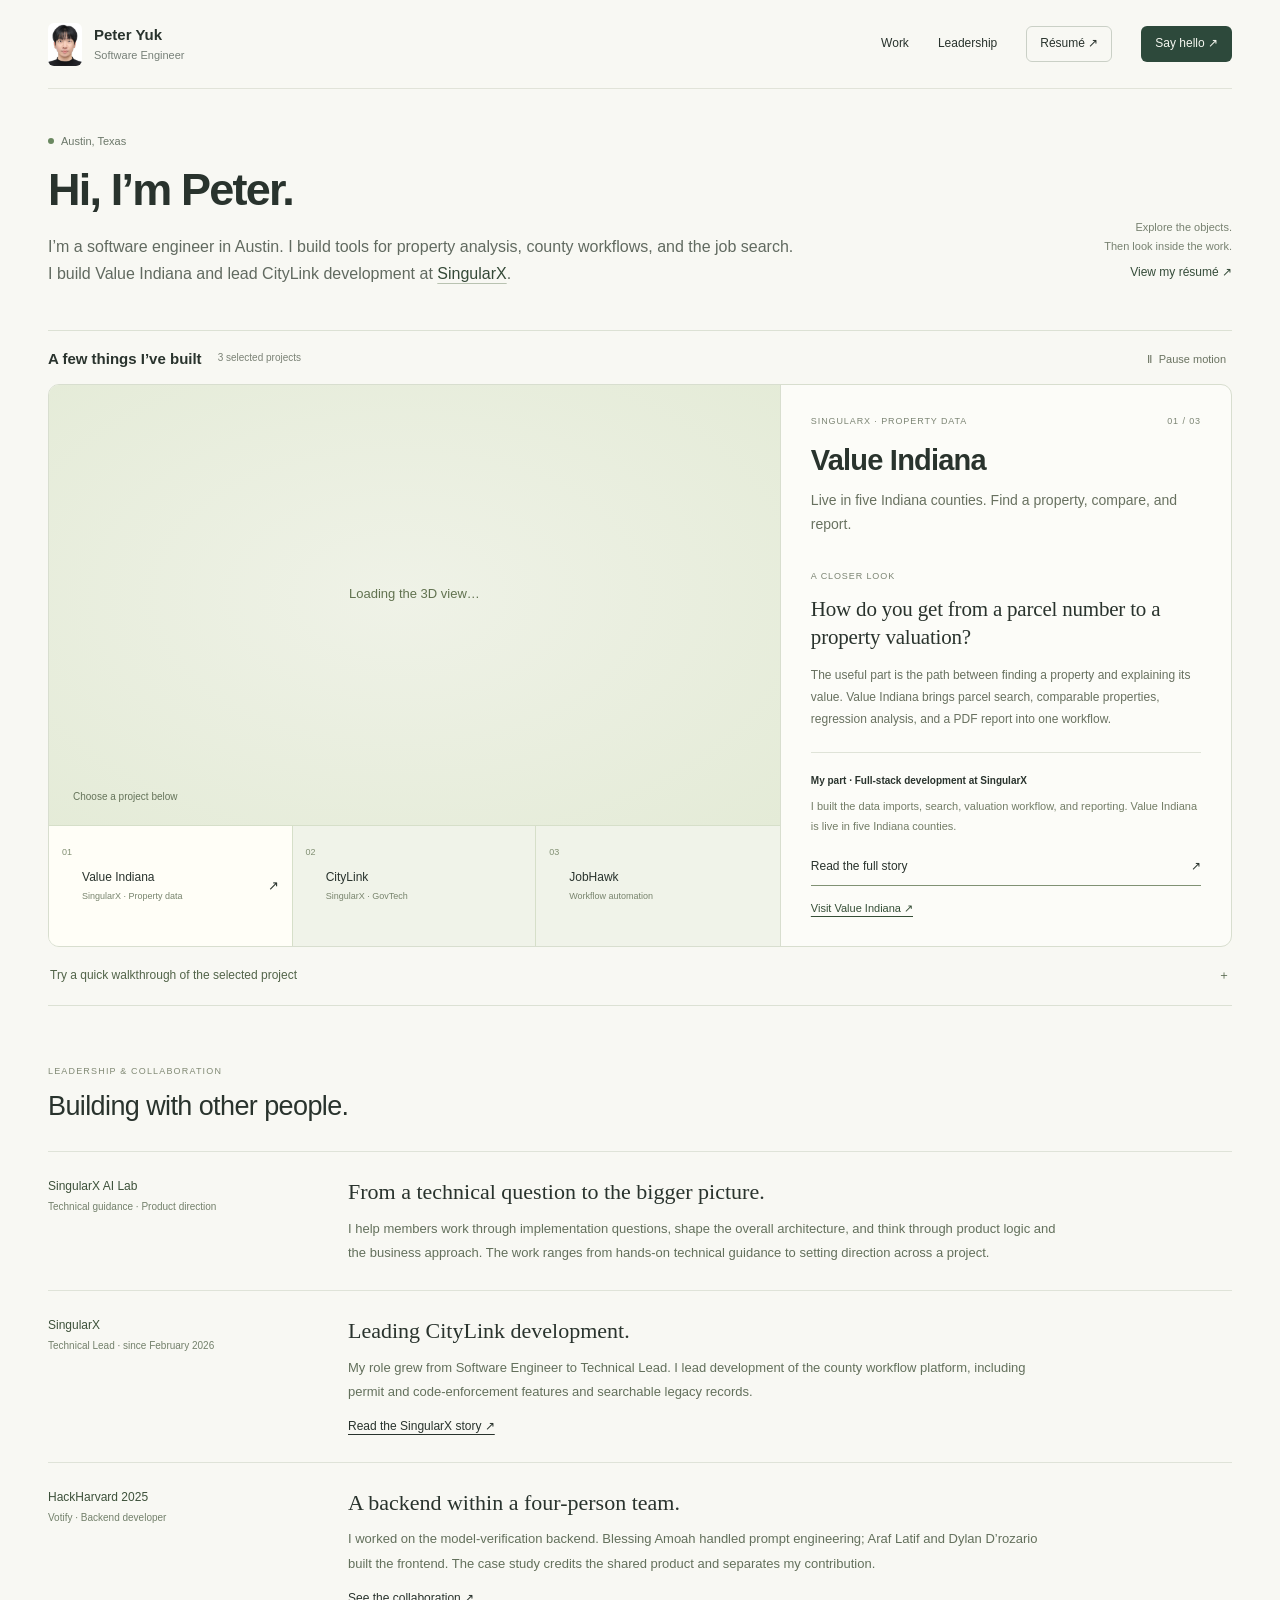
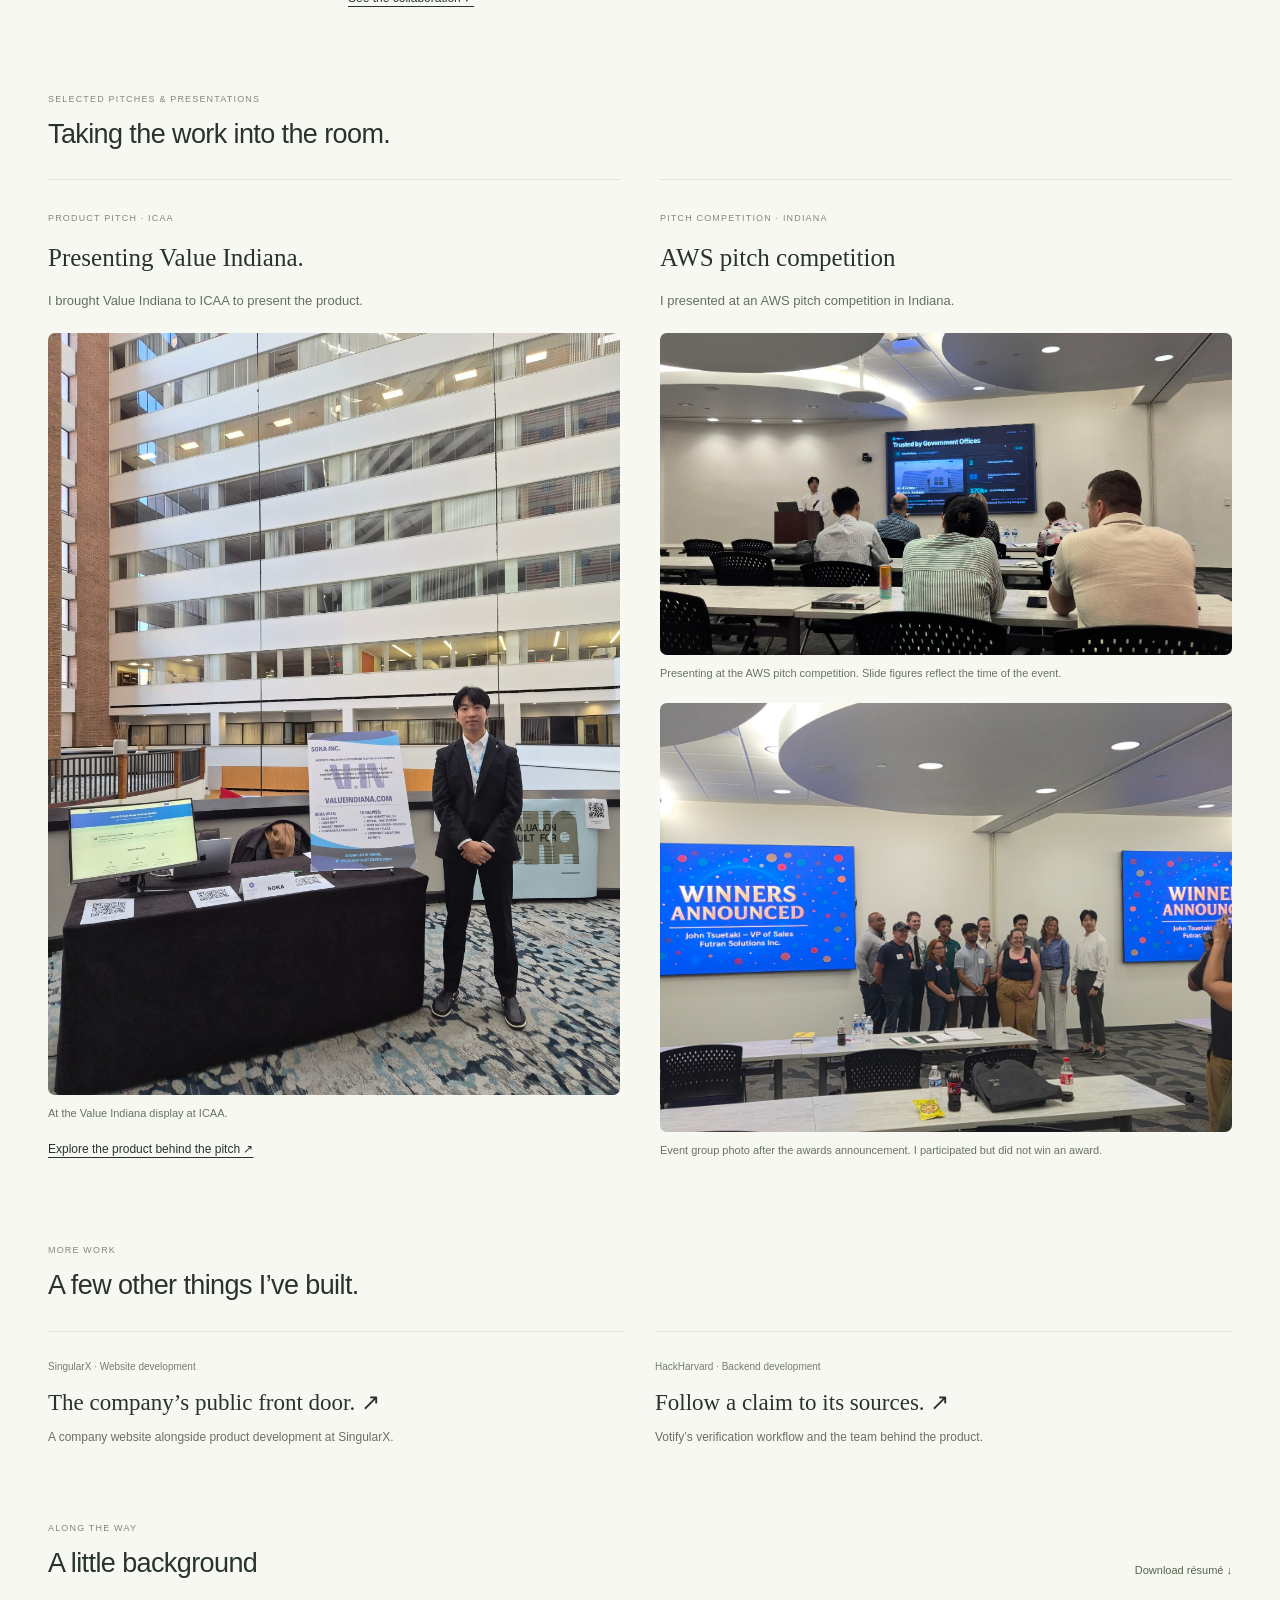
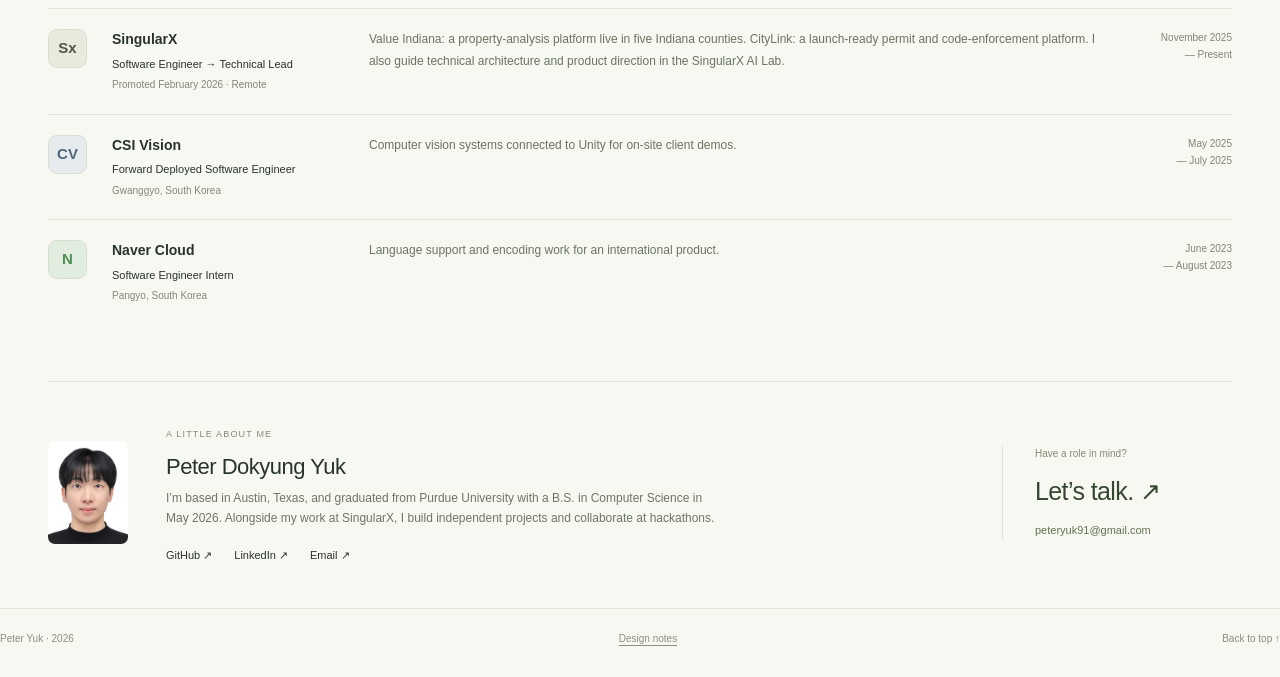
==== commit 5a95c167: "Point canonical and social URLs at peteryuk.com" ====
--- a/kr.html
+++ b/kr.html
@@ -1 +1 @@
-<!doctype html><html lang="ko"><head><meta charset="utf-8"><meta name="viewport" content="width=device-width,initial-scale=1"><meta name="robots" content="noindex, follow"><meta http-equiv="refresh" content="0; url=index.html"><link rel="canonical" href="https://dyuk01.github.io/main/"><title>Peter Yuk — Portfolio</title><link rel="stylesheet" href="style.css"><link rel="icon" href="favicon.svg"></head><body><main class="legacy-notice"><h1>포트폴리오가 새로워졌습니다.</h1><p>최신 포트폴리오는 영어 홈페이지에서 확인하실 수 있습니다.</p><p><a href="index.html">최신 포트폴리오 보기 →</a></p></main></body></html>
+<!doctype html><html lang="ko"><head><meta charset="utf-8"><meta name="viewport" content="width=device-width,initial-scale=1"><meta name="robots" content="noindex, follow"><meta http-equiv="refresh" content="0; url=index.html"><link rel="canonical" href="https://peteryuk.com/"><title>Peter Yuk — Portfolio</title><link rel="stylesheet" href="style.css"><link rel="icon" href="favicon.svg"></head><body><main class="legacy-notice"><h1>포트폴리오가 새로워졌습니다.</h1><p>최신 포트폴리오는 영어 홈페이지에서 확인하실 수 있습니다.</p><p><a href="index.html">최신 포트폴리오 보기 →</a></p></main></body></html>
--- a/style.css
+++ b/style.css
@@ -1,4 +1,4 @@
-*{box-sizing:border-box}html{scroll-behavior:smooth;scroll-padding-top:90px}body{margin:0;background:#f8f8f3;color:#29332d;font:14px/1.65 -apple-system,BlinkMacSystemFont,"Segoe UI",sans-serif;-webkit-font-smoothing:antialiased}button,a{-webkit-tap-highlight-color:transparent}button{font:inherit;cursor:pointer;color:inherit}a{color:inherit;text-decoration:none}a:hover{text-decoration:underline;text-underline-offset:4px}button:focus-visible,a:focus-visible,[tabindex]:focus-visible{outline:3px solid #466d9c;outline-offset:4px}h1,h2,h3,p{margin:0}h1,h2,h3{line-height:1.2}button{border:0;background:transparent}button:disabled{cursor:default}strong{font-weight:600}.site-header{height:88px;max-width:1380px;padding:0 48px;margin:auto;display:flex;align-items:center;justify-content:space-between;gap:25px}.identity{display:flex;align-items:center;gap:12px;font-size:15px;font-weight:600;line-height:1.35}.identity img{object-fit:cover;border-radius:6px;background:#fff;width:34px;height:43px}.identity-sub{display:block;color:#778078;font-size:11px;font-weight:400;margin-top:3px}.site-header nav{display:flex;align-items:center;gap:29px;font-size:12px}.resume-link{border:1px solid #cad0c6;border-radius:6px;padding:7px 13px}.contact-link{color:#f5f7f0;background:#2d493b;border-radius:6px;padding:8px 14px}.site-header a:hover{text-decoration:none}.site-header nav a:hover{opacity:.7}main{max-width:1380px;margin:auto;padding:0 48px}.intro{display:flex;justify-content:space-between;align-items:end;padding:43px 0 42px;gap:30px;border-top:1px solid #e1e3d9}.location{display:flex;align-items:center;gap:7px;font-size:11px;color:#6c786a;margin-bottom:13px}.location-dot{height:6px;width:6px;border-radius:50%;background:#6a8860}.intro h1{font-size:45px;letter-spacing:-1.8px;font-weight:550;margin-bottom:16px}.intro p{font-size:16px;line-height:1.7;color:#616a60}.intro p a{color:#344937;text-decoration:underline;text-decoration-color:#b9c3b1;text-underline-offset:4px}.intro-aside{display:flex;flex-direction:column;font-size:11px;color:#778170;text-align:right;padding-bottom:5px}.intro-aside a{margin-top:8px;color:#354c39;font-size:12px}.work{scroll-margin-top:25px}.work-toolbar{display:flex;justify-content:space-between;align-items:center;padding:18px 0 15px;border-top:1px solid #dce1d4}.work-toolbar>div{display:flex;align-items:center;gap:16px}.work-toolbar h2{font-weight:550;font-size:15px}.work-count{font-size:10px;color:#7b8276}.work-toolbar button{font-size:11px;color:#697260;display:flex;align-items:center;gap:7px}.work-toolbar button:hover{color:#29332d}.work-grid{display:grid;grid-template-columns:minmax(0,1.62fr) minmax(320px,1fr);border:1px solid #d8decf;border-radius:11px;overflow:hidden;background:#fcfcf8}.gallery{min-width:0;background:#e9eedf;display:flex;flex-direction:column}.scene{position:relative;min-height:440px;flex:1;overflow:hidden;isolation:isolate;background:radial-gradient(ellipse at 48% 48%,#eff2e7 0%,#e4ebd7 100%)}.scene canvas{display:block;width:100%;height:100%;position:absolute;inset:0;touch-action:pan-y;z-index:1}.scene-corner{position:absolute;top:22px;left:24px;display:flex;align-items:center;gap:7px;font-size:10px;color:#748065;z-index:2;pointer-events:none}.tiny-square{width:7px;height:7px;border:1px solid #829472;transform:rotate(-10deg)}.scene-status{position:absolute;inset:45% 30px auto;text-align:center;font-size:13px;color:#61724f}.scene-status[hidden]{display:none}.scene-controls{position:absolute;z-index:3;bottom:19px;left:24px;right:24px;display:flex;justify-content:space-between;align-items:center;font-size:10px;color:#65745a;pointer-events:none}.scene-controls button{font-size:10px;pointer-events:auto;border-bottom:1px solid #b5c2a5;padding:2px}.hotspots{position:absolute;inset:0;pointer-events:none;z-index:4}.hotspot{position:absolute;pointer-events:auto;display:flex;align-items:center;gap:7px;white-space:nowrap;background:#fffffff2;border:1px solid #ced7c2;box-shadow:0 3px 9px #2941260c;border-radius:5px;font-size:10px;padding:6px 9px;transform:translate(-50%,-50%);transition:background .18s,border-color .18s}.hotspot:hover,.hotspot[aria-pressed=true]{background:#2d493b;color:white;border-color:#2d493b}.hotspot-dot{width:5px;height:5px;border-radius:50%;background:#7b9666}.hotspot[data-project=jobhawk] .hotspot-dot{background:#c77945}.hotspot[data-project=citylink] .hotspot-dot{background:#9f8cb8}.hotspot[aria-pressed=true] .hotspot-dot{background:#ccebb6}.project-picker{display:grid;grid-template-columns:repeat(3,1fr);border-top:1px solid #d6dfc9;background:#f0f3e9;min-height:79px}.project-choice{display:flex;align-items:center;text-align:left;gap:10px;padding:17px 13px;font-size:12px;line-height:1.4;border-right:1px solid #d6dfc9;transition:background .18s}.project-choice:last-child{border:0}.project-choice small{display:block;font-size:9px;margin-top:4px;color:#78846d}.project-number{font-size:9px;align-self:start;margin-top:3px;color:#829074}.picker-arrow{margin-left:auto;font-size:13px;opacity:0}.project-choice[aria-pressed=true],.project-choice:hover{background:#fffef7}.project-choice[aria-pressed=true] .picker-arrow{opacity:1}.project-detail{padding:25px 28px 22px;border-left:1px solid #d8decf;min-height:545px;scroll-margin-top:20px}.detail-label{display:flex;justify-content:space-between;gap:10px;font-size:9px;color:#7c8574;letter-spacing:.1em}.project-detail h2{font-size:27px;font-weight:550;letter-spacing:-.8px;margin:14px 0 12px}.project-summary{font-size:13px;color:#687160;line-height:1.7}.project-meta{margin:19px 0 17px;font-size:10px;display:grid;gap:7px}.project-meta>div{display:grid;grid-template-columns:60px 1fr;gap:10px}.project-meta dt{color:#7c8474}.project-meta dd{margin:0;color:#59654f}.contribution h3,.workflow h3{font-size:11px;font-weight:600}.contribution p{font-size:12px;line-height:1.75;color:#687160;margin-top:6px}.project-result{display:flex;align-items:baseline;gap:10px;margin:17px 0;padding:13px 0;border-top:1px solid #e4e7dd;border-bottom:1px solid #e4e7dd;flex-wrap:wrap}.project-result strong{font-size:21px;line-height:1.2;letter-spacing:-.5px;color:#46623b}.project-result span{font-size:10px;color:#77806e}.workflow-heading{display:flex;justify-content:space-between;align-items:center}.workflow-heading>span{font-size:9px;color:#8a9181}.workflow-steps{display:grid;grid-template-columns:repeat(3,1fr);gap:5px;margin:10px 0}.workflow-steps button{border:1px solid #dce2d3;border-radius:4px;padding:7px 3px;font-size:10px;background:#f5f6f0}.workflow-steps button[aria-pressed=true]{background:#e5edda;color:#34492a;border-color:#aebf9b}.workflow-description{font-size:11px;line-height:1.7;min-height:55px;color:#737d67}.project-links{margin-top:16px;display:flex;flex-wrap:wrap;gap:16px}.project-links a{font-size:11px;color:#354e36;text-decoration:underline;text-underline-offset:4px}.illustration-note{font-size:9px;line-height:1.6;color:#858d7e;margin-top:16px}.experience{padding-top:76px;scroll-margin-top:15px}.section-heading{display:flex;justify-content:space-between;align-items:end;margin-bottom:29px}.section-kicker{font-size:9px;letter-spacing:.13em;color:#818a75}.section-heading h2{font-size:27px;font-weight:500;letter-spacing:-.6px;margin-top:9px}.section-heading>a{font-size:11px;color:#56654c}.experience-row{display:grid;grid-template-columns:42px 235px minmax(0,1fr) 106px;gap:22px;padding:27px 0;border-top:1px solid #dfe3d8;align-items:start}.employer-mark{width:39px;height:39px;border:1px solid #d8dfd0;border-radius:9px;display:flex;align-items:center;justify-content:center;font-size:15px;font-weight:700}.singularx{background:#e9eade;color:#4f5742}.csi{background:#e6ebee;color:#4f657a}.naver{background:#e1eddf;color:#4e8f51}.employer h3{font-size:14px;margin-top:2px;font-weight:600}.employer p{font-size:11px;margin-top:7px}.employer span{display:block;font-size:10px;color:#828974;margin-top:4px}.experience-body p{font-size:12px;line-height:1.8;color:#6a7460}.experience-body p+p{margin-top:8px}.experience-body strong{color:#3e4f35}.experience-row time{font-size:10px;color:#7e8772;text-align:right;line-height:1.7}.about{margin-top:57px;padding:39px 0 44px;border-top:1px solid #dfe3d8;display:grid;grid-template-columns:90px 1fr 230px;gap:28px;align-items:center}.about-photo img{width:80px;height:auto;border-radius:7px;display:block}.about h2{font-size:22px;letter-spacing:-.5px;margin:9px 0;font-weight:500}.about p{font-size:12px;color:#6d7663;max-width:560px}.about-links{display:flex;gap:22px;font-size:11px;margin-top:17px}.email-block{display:flex;flex-direction:column;gap:9px;border-left:1px solid #dfe3d8;padding-left:32px;font-size:10px;color:#828b75}.email-block strong{font-size:25px;color:#35472e;font-weight:500;letter-spacing:-.6px}.email-block span:last-child{font-size:11px;color:#617453}footer{max-width:1284px;border-top:1px solid #dfe3d8;margin:0 auto;padding:22px 0 30px;display:flex;justify-content:space-between;gap:20px;font-size:10px;color:#88917d}footer button{font-size:10px;padding:0;text-decoration:underline;text-underline-offset:3px}dialog{border:1px solid #cbd5c0;border-radius:10px;max-width:540px;padding:32px;background:#fcfcf6;color:#35452f}dialog::backdrop{background:#1b2d224d;backdrop-filter:blur(3px)}dialog h2{font-size:21px;margin-bottom:20px}dialog p{font-size:13px;margin-top:15px;color:#637158}dialog a{text-decoration:underline}#credits-close{position:absolute;right:12px;top:8px;font-size:25px;line-height:1;padding:8px}.sr-only,.skip:not(:focus){position:absolute;width:1px;height:1px;padding:0;margin:-1px;overflow:hidden;clip:rect(0,0,0,0);white-space:nowrap;border:0}.skip:focus{position:fixed;top:10px;left:10px;z-index:20;background:#fff;padding:10px}.no-js-note,.fallback-projects{font-size:13px;padding:22px}.fallback-projects p{margin:15px 0}.fallback-projects h3{margin-top:20px}body.scene-unavailable .scene{min-height:200px}body.scene-unavailable #motion-toggle{display:none}
+*{box-sizing:border-box}html{scroll-behavior:smooth;scroll-padding-top:90px}body{margin:0;background:#f8f8f3;color:#29332d;font:14px/1.65 -apple-system,BlinkMacSystemFont,"Segoe UI",sans-serif;-webkit-font-smoothing:antialiased}button,a{-webkit-tap-highlight-color:transparent}button{font:inherit;cursor:pointer;color:inherit}a{color:inherit;text-decoration:none}a:hover{text-decoration:underline;text-underline-offset:4px}button:focus-visible,a:focus-visible,[tabindex]:focus-visible{outline:3px solid #466d9c;outline-offset:4px}h1,h2,h3,p{margin:0}h1,h2,h3{line-height:1.2}button{border:0;background:transparent}button:disabled{cursor:default}strong{font-weight:600}.site-header{height:88px;max-width:1380px;padding:0 48px;margin:auto;display:flex;align-items:center;justify-content:space-between;gap:25px}.identity{display:flex;align-items:center;gap:12px;font-size:15px;font-weight:600;line-height:1.35}.identity img{object-fit:cover;border-radius:6px;background:#fff;width:34px;height:43px}.identity-sub{display:block;color:#778078;font-size:11px;font-weight:400;margin-top:3px}.site-header nav{display:flex;align-items:center;gap:29px;font-size:12px}.resume-link{border:1px solid #cad0c6;border-radius:6px;padding:7px 13px}.contact-link{color:#f5f7f0;background:#2d493b;border-radius:6px;padding:8px 14px}.site-header a:hover{text-decoration:none}.site-header nav a:hover{opacity:.7}main{max-width:1380px;margin:auto;padding:0 48px}.intro{display:flex;justify-content:space-between;align-items:end;padding:43px 0 42px;gap:30px;border-top:1px solid #e1e3d9}.location{display:flex;align-items:center;gap:7px;font-size:11px;color:#6c786a;margin-bottom:13px}.location-dot{height:6px;width:6px;border-radius:50%;background:#6a8860}.intro h1{font-size:45px;letter-spacing:-1.8px;font-weight:550;margin-bottom:16px}.intro p{font-size:16px;line-height:1.7;color:#616a60}.intro p a{color:#344937;text-decoration:underline;text-decoration-color:#b9c3b1;text-underline-offset:4px}.intro-aside{display:flex;flex-direction:column;font-size:11px;color:#778170;text-align:right;padding-bottom:5px}.intro-aside a{margin-top:8px;color:#354c39;font-size:12px}.work{scroll-margin-top:25px}.work-toolbar{display:flex;justify-content:space-between;align-items:center;padding:18px 0 15px;border-top:1px solid #dce1d4}.work-toolbar>div{display:flex;align-items:center;gap:16px}.work-toolbar h2{font-weight:550;font-size:15px}.work-count{font-size:10px;color:#7b8276}.work-toolbar button{font-size:11px;color:#697260;display:flex;align-items:center;gap:7px}.work-toolbar button:hover{color:#29332d}.work-grid{display:grid;grid-template-columns:minmax(0,1.62fr) minmax(320px,1fr);border:1px solid #d8decf;border-radius:11px;overflow:hidden;background:#fcfcf8}.gallery{min-width:0;background:#e9eedf;display:flex;flex-direction:column}.scene{position:relative;height:440px;min-height:440px;flex:none;overflow:hidden;isolation:isolate;background:radial-gradient(ellipse at 48% 48%,#eff2e7 0%,#e4ebd7 100%)}.scene canvas{display:block;width:100%;height:100%;position:absolute;inset:0;touch-action:pan-y;z-index:1}.scene-corner{position:absolute;top:22px;left:24px;display:flex;align-items:center;gap:7px;font-size:10px;color:#748065;z-index:2;pointer-events:none}.tiny-square{width:7px;height:7px;border:1px solid #829472;transform:rotate(-10deg)}.scene-status{position:absolute;inset:45% 30px auto;text-align:center;font-size:13px;color:#61724f}.scene-status[hidden]{display:none}.scene-controls{position:absolute;z-index:3;bottom:19px;left:24px;right:24px;display:flex;justify-content:space-between;align-items:center;font-size:10px;color:#65745a;pointer-events:none}.scene-controls button{font-size:10px;pointer-events:auto;border-bottom:1px solid #b5c2a5;padding:2px}.hotspots{position:absolute;inset:0;pointer-events:none;z-index:4}.hotspot{position:absolute;pointer-events:auto;display:flex;align-items:center;gap:7px;white-space:nowrap;background:#fffffff2;border:1px solid #ced7c2;box-shadow:0 3px 9px #2941260c;border-radius:5px;font-size:10px;padding:6px 9px;transform:translate(-50%,-50%);transition:background .18s,border-color .18s}.hotspot:hover,.hotspot[aria-pressed=true]{background:#2d493b;color:white;border-color:#2d493b}.hotspot-dot{width:5px;height:5px;border-radius:50%;background:#7b9666}.hotspot[data-project=jobhawk] .hotspot-dot{background:#c77945}.hotspot[data-project=citylink] .hotspot-dot{background:#9f8cb8}.hotspot[aria-pressed=true] .hotspot-dot{background:#ccebb6}.project-picker{display:grid;grid-template-columns:repeat(3,1fr);border-top:1px solid #d6dfc9;background:#f0f3e9;min-height:79px;flex:1}.project-choice{display:flex;align-items:center;text-align:left;gap:10px;padding:17px 13px;font-size:12px;line-height:1.4;border-right:1px solid #d6dfc9;transition:background .18s}.project-choice:last-child{border:0}.project-choice small{display:block;font-size:9px;margin-top:4px;color:#78846d}.project-number{font-size:9px;align-self:start;margin-top:3px;color:#829074}.picker-arrow{margin-left:auto;font-size:13px;opacity:0}.project-choice[aria-pressed=true],.project-choice:hover{background:#fffef7}.project-choice[aria-pressed=true] .picker-arrow{opacity:1}.project-detail{padding:25px 28px 22px;border-left:1px solid #d8decf;min-height:545px;scroll-margin-top:20px}.detail-label{display:flex;justify-content:space-between;gap:10px;font-size:9px;color:#7c8574;letter-spacing:.1em}.project-detail h2{font-size:27px;font-weight:550;letter-spacing:-.8px;margin:14px 0 12px}.project-summary{font-size:13px;color:#687160;line-height:1.7}.project-meta{margin:19px 0 17px;font-size:10px;display:grid;gap:7px}.project-meta>div{display:grid;grid-template-columns:60px 1fr;gap:10px}.project-meta dt{color:#7c8474}.project-meta dd{margin:0;color:#59654f}.contribution h3,.workflow h3{font-size:11px;font-weight:600}.contribution p{font-size:12px;line-height:1.75;color:#687160;margin-top:6px}.project-result{display:flex;align-items:baseline;gap:10px;margin:17px 0;padding:13px 0;border-top:1px solid #e4e7dd;border-bottom:1px solid #e4e7dd;flex-wrap:wrap}.project-result strong{font-size:21px;line-height:1.2;letter-spacing:-.5px;color:#46623b}.project-result span{font-size:10px;color:#77806e}.workflow-heading{display:flex;justify-content:space-between;align-items:center}.workflow-heading>span{font-size:9px;color:#8a9181}.workflow-steps{display:grid;grid-template-columns:repeat(3,1fr);gap:5px;margin:10px 0}.workflow-steps button{border:1px solid #dce2d3;border-radius:4px;padding:7px 3px;font-size:10px;background:#f5f6f0}.workflow-steps button[aria-pressed=true]{background:#e5edda;color:#34492a;border-color:#aebf9b}.workflow-description{font-size:11px;line-height:1.7;min-height:55px;color:#737d67}.project-links{margin-top:16px;display:flex;flex-wrap:wrap;gap:16px}.project-links a{font-size:11px;color:#354e36;text-decoration:underline;text-underline-offset:4px}.illustration-note{font-size:9px;line-height:1.6;color:#858d7e;margin-top:16px}.experience{padding-top:76px;scroll-margin-top:15px}.section-heading{display:flex;justify-content:space-between;align-items:end;margin-bottom:29px}.section-kicker{font-size:9px;letter-spacing:.13em;color:#818a75}.section-heading h2{font-size:27px;font-weight:500;letter-spacing:-.6px;margin-top:9px}.section-heading>a{font-size:11px;color:#56654c}.experience-row{display:grid;grid-template-columns:42px 235px minmax(0,1fr) 106px;gap:22px;padding:27px 0;border-top:1px solid #dfe3d8;align-items:start}.employer-mark{width:39px;height:39px;border:1px solid #d8dfd0;border-radius:9px;display:flex;align-items:center;justify-content:center;font-size:15px;font-weight:700}.singularx{background:#e9eade;color:#4f5742}.csi{background:#e6ebee;color:#4f657a}.naver{background:#e1eddf;color:#4e8f51}.employer h3{font-size:14px;margin-top:2px;font-weight:600}.employer p{font-size:11px;margin-top:7px}.employer span{display:block;font-size:10px;color:#828974;margin-top:4px}.experience-body p{font-size:12px;line-height:1.8;color:#6a7460}.experience-body p+p{margin-top:8px}.experience-body strong{color:#3e4f35}.experience-row time{font-size:10px;color:#7e8772;text-align:right;line-height:1.7}.about{margin-top:57px;padding:39px 0 44px;border-top:1px solid #dfe3d8;display:grid;grid-template-columns:90px 1fr 230px;gap:28px;align-items:center}.about-photo img{width:80px;height:auto;border-radius:7px;display:block}.about h2{font-size:22px;letter-spacing:-.5px;margin:9px 0;font-weight:500}.about p{font-size:12px;color:#6d7663;max-width:560px}.about-links{display:flex;gap:22px;font-size:11px;margin-top:17px}.email-block{display:flex;flex-direction:column;gap:9px;border-left:1px solid #dfe3d8;padding-left:32px;font-size:10px;color:#828b75}.email-block strong{font-size:25px;color:#35472e;font-weight:500;letter-spacing:-.6px}.email-block span:last-child{font-size:11px;color:#617453}footer{max-width:1284px;border-top:1px solid #dfe3d8;margin:0 auto;padding:22px 0 30px;display:flex;justify-content:space-between;gap:20px;font-size:10px;color:#88917d}footer button{font-size:10px;padding:0;text-decoration:underline;text-underline-offset:3px}dialog{border:1px solid #cbd5c0;border-radius:10px;max-width:540px;padding:32px;background:#fcfcf6;color:#35452f}dialog::backdrop{background:#1b2d224d;backdrop-filter:blur(3px)}dialog h2{font-size:21px;margin-bottom:20px}dialog p{font-size:13px;margin-top:15px;color:#637158}dialog a{text-decoration:underline}#credits-close{position:absolute;right:12px;top:8px;font-size:25px;line-height:1;padding:8px}.sr-only,.skip:not(:focus){position:absolute;width:1px;height:1px;padding:0;margin:-1px;overflow:hidden;clip:rect(0,0,0,0);white-space:nowrap;border:0}.skip:focus{position:fixed;top:10px;left:10px;z-index:20;background:#fff;padding:10px}.no-js-note,.fallback-projects{font-size:13px;padding:22px}.fallback-projects p{margin:15px 0}.fallback-projects h3{margin-top:20px}body.scene-unavailable .scene{height:200px;min-height:200px}body.scene-unavailable #motion-toggle{display:none}
 @media(min-width:1500px){.scene{min-height:520px}.project-detail{padding:30px 34px}.project-summary{font-size:14px}}
 @media(max-width:1050px){.site-header{padding:0 28px}main{padding:0 28px}.work-grid{grid-template-columns:minmax(0,1.25fr) minmax(310px,1fr)}.project-choice{gap:6px;padding:14px 9px;font-size:10px}.project-choice small{font-size:8px}.project-number{display:none}.project-detail{padding:24px}.scene-controls{left:16px;right:16px}.experience-row{grid-template-columns:36px 190px 1fr 85px;gap:15px}.about{grid-template-columns:70px 1fr 190px;gap:22px}.about-photo img{width:65px}.email-block{padding-left:22px}footer{margin:0 28px}}
 @media(max-width:760px){html{scroll-padding-top:20px}.site-header{height:76px;padding:0 20px;gap:15px}.identity{font-size:13px;gap:8px}.identity img{width:28px;height:36px}.identity-sub{font-size:9px}.site-header nav{gap:14px;font-size:10px}.site-header nav a:first-child,.site-header nav .contact-link{display:none}.resume-link{padding:6px 9px}main{padding:0 20px}.intro{padding:30px 0;align-items:start}.intro h1{font-size:37px;letter-spacing:-1.2px}.intro p{font-size:14px;max-width:490px}.intro-aside{display:none}.desktop-break{display:none}.location{margin-bottom:12px}.work-toolbar{padding-top:15px}.work-toolbar h2{font-size:13px}.work-count{display:none}.work-toolbar button{font-size:10px}.work-grid{grid-template-columns:1fr;border-radius:9px}.scene{height:380px;min-height:380px;flex:auto}.scene-corner{top:17px;left:17px}.scene-controls{bottom:13px;font-size:9px}.scene-controls button{font-size:9px}.hotspot{font-size:9px;padding:5px 7px;gap:5px}.project-picker{min-height:66px}.project-choice{font-size:11px;padding:14px 12px}.project-choice small{font-size:8px}.project-detail{border-left:0;border-top:1px solid #d8decf;min-height:0;padding:25px}.project-detail h2{font-size:28px}.project-summary{font-size:13px}.project-meta{font-size:11px}.contribution p{font-size:12px}.workflow-description{min-height:45px}.project-result{margin:19px 0}.workflow-steps button{font-size:11px;padding:9px 3px}.workflow-description{font-size:12px}.project-links a{font-size:12px}.illustration-note{font-size:9px}.experience{padding-top:48px}.section-heading{margin-bottom:23px}.section-heading h2{font-size:25px}.section-heading>a{font-size:10px}.experience-row{grid-template-columns:36px 1fr;gap:12px;padding:23px 0}.experience-row time{grid-column:2;text-align:left;grid-row:2;font-size:10px}.experience-row time br{display:none}.experience-body{grid-column:2;grid-row:3}.employer h3{font-size:15px}.employer p{font-size:12px}.experience-body p{font-size:12px}.about{grid-template-columns:65px 1fr;gap:20px;margin-top:25px;padding:30px 0}.about h2{font-size:20px}.about .email-block{grid-column:2;border:0;padding:0;margin-top:10px}.about p{font-size:12px}footer{margin:0 20px;flex-wrap:wrap;font-size:9px;padding-top:17px}footer span:nth-child(2){order:3;width:100%}}
